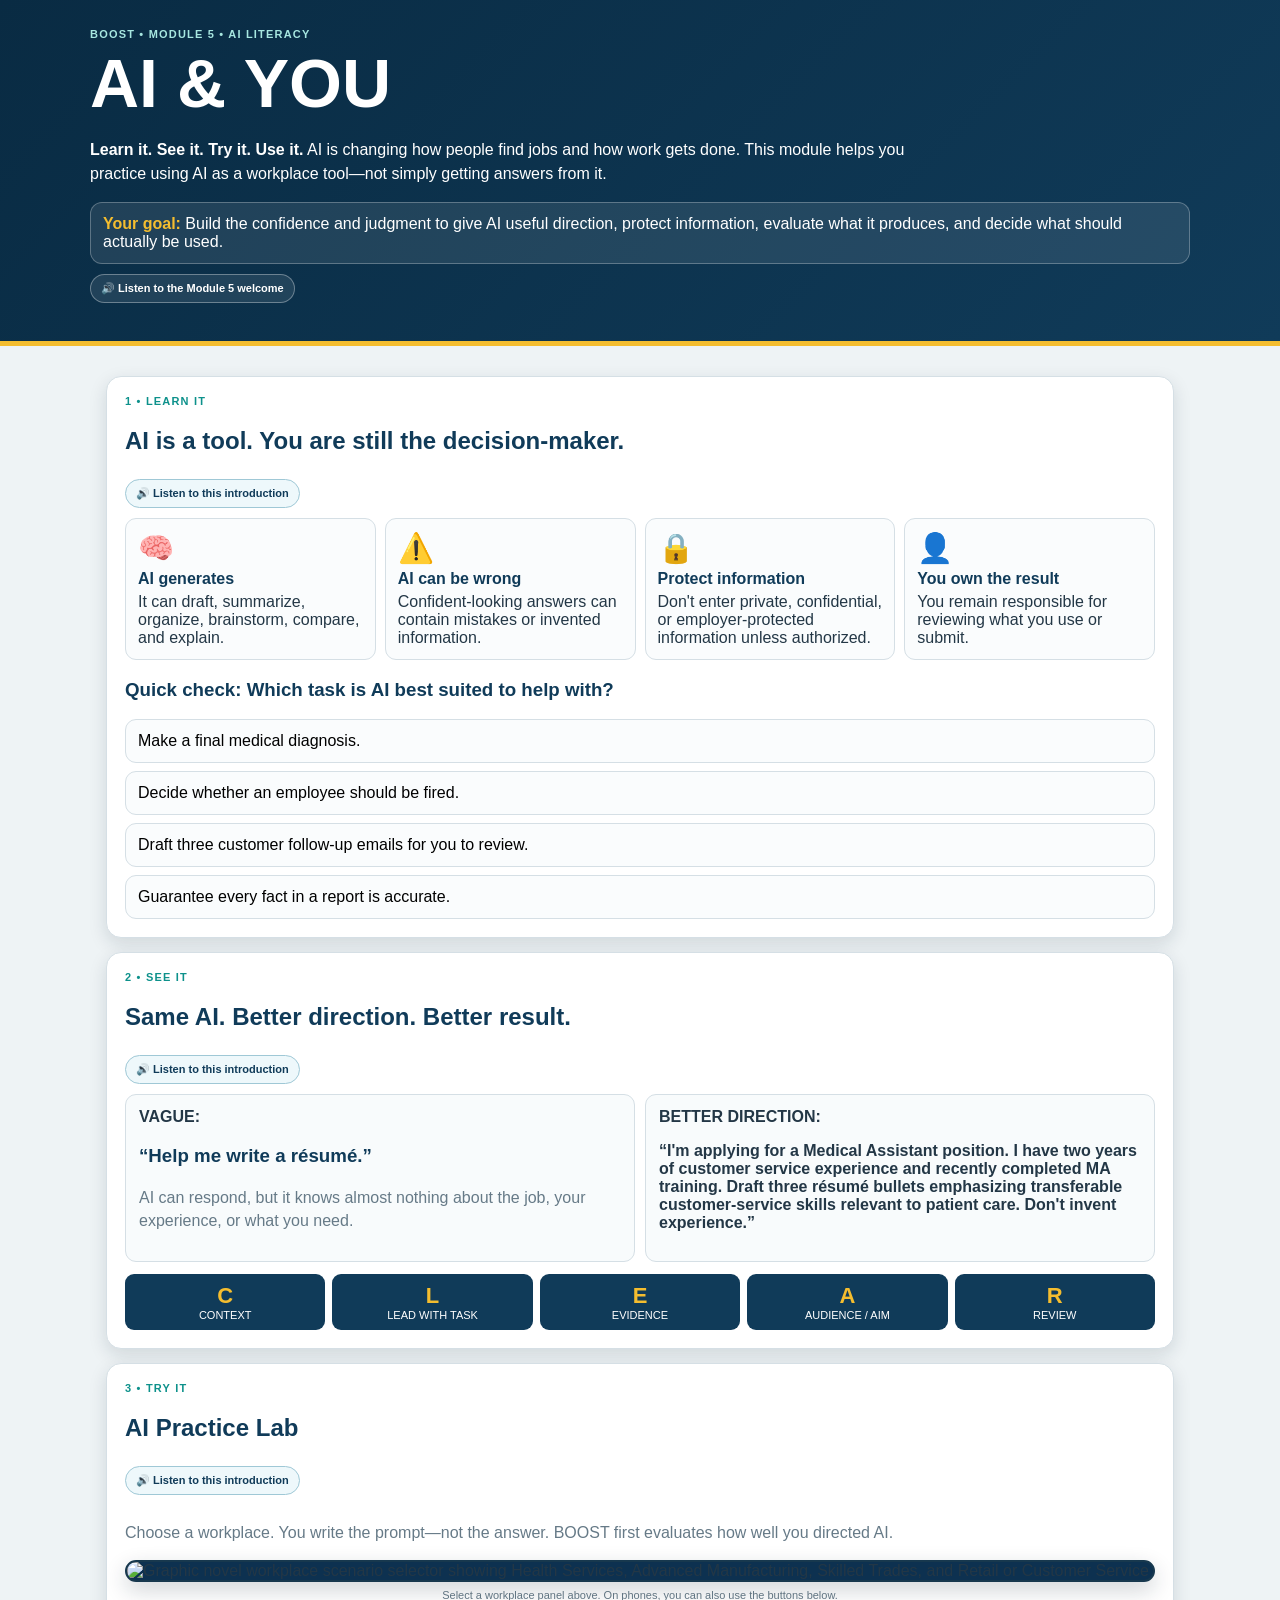
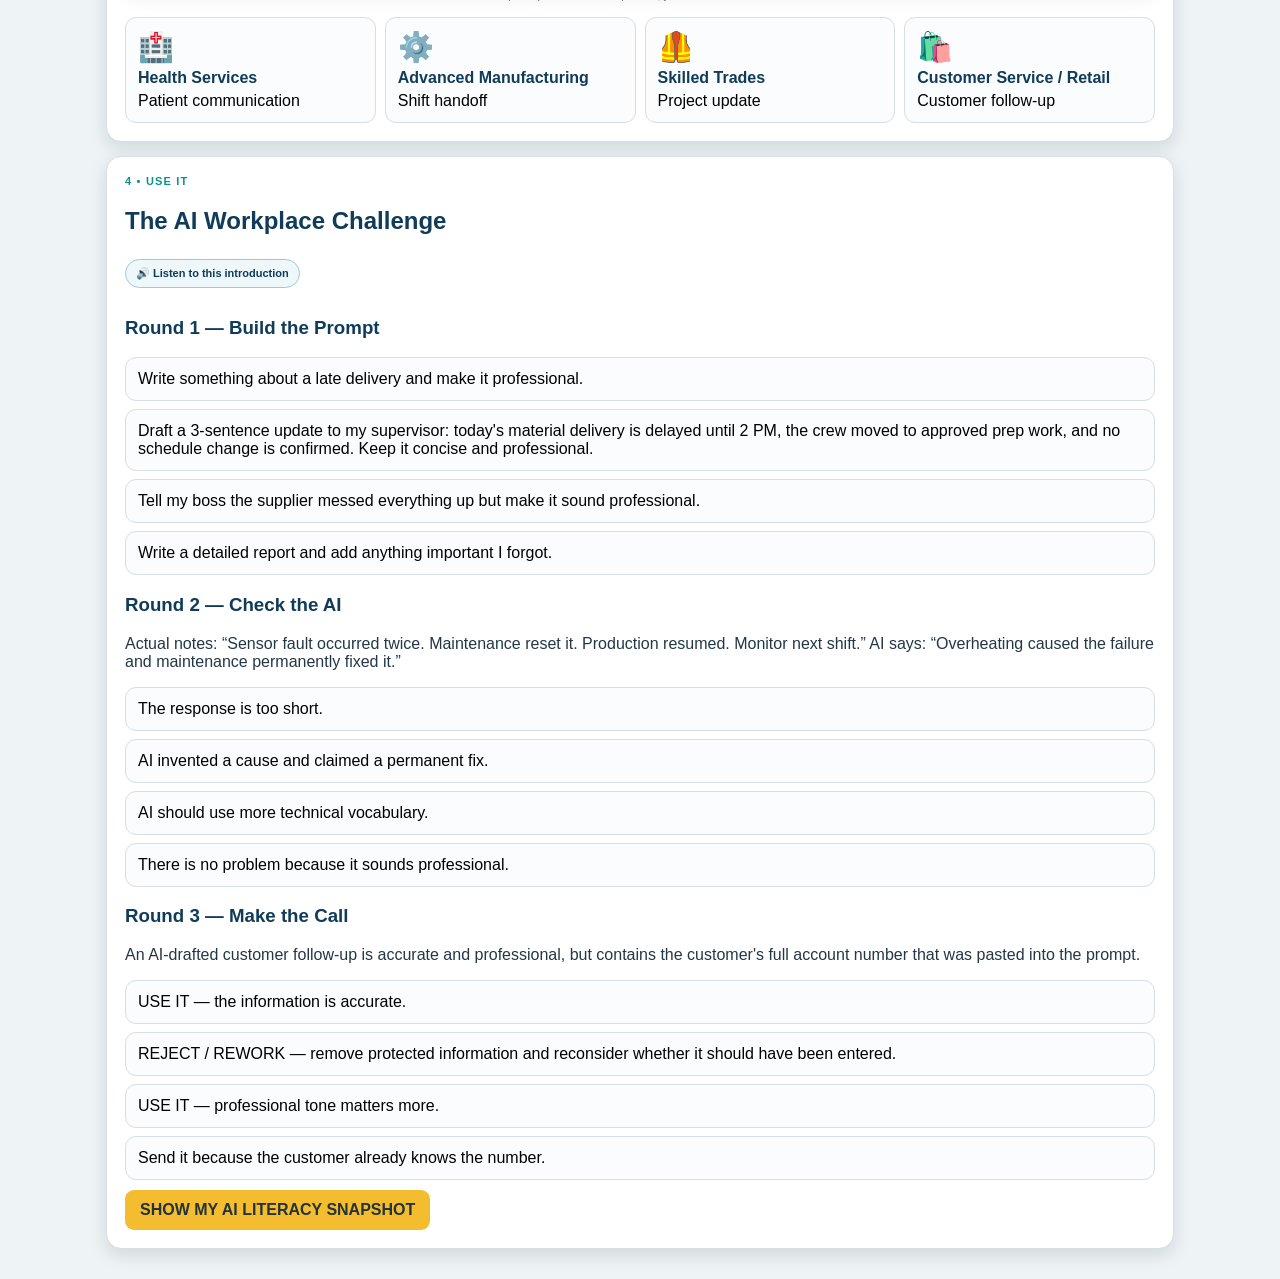
==== index.html @ 6e71ef40 "Add files via upload" ====
<!doctype html><html><head><meta charset="utf-8"><meta name="viewport" content="width=device-width,initial-scale=1"><title>BOOST Module 5 — AI & YOU</title>
<style>
:root{--n:#103b59;--t:#0d918b;--g:#f4bd2f;--i:#233746;--m:#667a87;--l:#d5dfe5}*{box-sizing:border-box}body{margin:0;font-family:Arial,sans-serif;background:#eef3f5;color:var(--i)}button,textarea{font:inherit}.w{max-width:1100px;margin:auto}.hero{background:linear-gradient(135deg,#092b43,var(--n));color:white;border-bottom:5px solid var(--g);padding:28px 16px}.hero h1{font-size:clamp(38px,7vw,68px);margin:4px 0}.hero p{max-width:820px;line-height:1.5}.goal{padding:12px;background:#ffffff18;border:1px solid #ffffff44;border-radius:12px}.goal b{color:var(--g)}main .w{padding:16px}.p{background:white;border:1px solid var(--l);border-radius:15px;padding:18px;margin:14px 0;box-shadow:0 6px 18px #1232}.step{font-size:11px;font-weight:900;letter-spacing:1.2px;color:var(--t);text-transform:uppercase}h2,h3{color:var(--n)}.sub{color:var(--m);line-height:1.45}.grid4{display:grid;grid-template-columns:repeat(4,1fr);gap:9px}.card,.sector,.ans{border:1px solid var(--l);border-radius:11px;padding:12px;background:#fafcfd}.card b,.sector b{display:block;color:var(--n);margin:5px 0}.ico{font-size:29px}.ans,.sector{cursor:pointer;text-align:left}.ans:hover,.sector:hover,.sector.sel{border-color:var(--t);background:#eef9f7}.answers{display:grid;gap:8px}.fb{display:none;margin-top:9px;padding:10px;border-radius:8px;background:#f1f6f8}.fb.show{display:block}.compare{display:grid;grid-template-columns:1fr 1fr;gap:10px}.box{border:1px solid var(--l);border-radius:11px;padding:13px;background:#f8fbfc}.clear{display:grid;grid-template-columns:repeat(5,1fr);gap:7px;margin-top:12px}.ci{background:var(--n);color:white;border-radius:9px;padding:9px;text-align:center;font-size:11px}.ci b{display:block;color:var(--g);font-size:22px}.lab{display:none}.lab.show{display:block}.scenario{background:#eaf7f5;border-left:4px solid var(--t);padding:13px;border-radius:9px;line-height:1.45}textarea{width:100%;min-height:120px;border:1px solid #b9c8d1;border-radius:9px;padding:11px}.btn{border:0;border-radius:9px;padding:11px 15px;font-weight:900;cursor:pointer;background:var(--n);color:white}.gold{background:var(--g);color:#24323b}.actions{display:flex;gap:8px;flex-wrap:wrap;margin-top:10px}.score{display:none}.score.show,.result.show{display:block}.row{display:grid;grid-template-columns:170px 1fr 40px;gap:8px;align-items:center;margin:8px 0}.bar{height:13px;background:#dce5e9;border-radius:99px;overflow:hidden}.bar span{display:block;height:100%;background:var(--t)}.ai{display:none;background:#f2f5f7;border:1px solid var(--l);padding:13px;border-radius:10px;margin-top:10px}.ai.show{display:block}.result{display:none}.rh{background:var(--n);color:white;border-radius:13px;padding:17px}.big{font-size:48px;color:var(--g);font-weight:1000}.privacy{background:#fff4d6;border-left:4px solid var(--g);padding:10px;border-radius:8px;margin-top:10px;font-size:13px}.badge{display:inline-block;background:#e7f4f2;border-radius:99px;padding:6px 9px;margin:3px;font-size:11px;font-weight:900}@media(max-width:750px){.grid4,.compare{grid-template-columns:1fr 1fr}.clear{grid-template-columns:1fr}}@media(max-width:480px){.grid4,.compare{grid-template-columns:1fr}}@media print{.hero,.content,.actions{display:none!important}.result{display:block!important}.p{box-shadow:none;border:0}}

.narrateBtn{border:1px solid #9fc8d6;background:#eef8fb;color:var(--n);border-radius:999px;padding:7px 10px;font-size:11px;font-weight:900;cursor:pointer;margin:4px 0 10px}
.narrateBtn:hover{background:#dff2f6}
.narratorDock{position:fixed;right:14px;bottom:14px;z-index:90;width:min(360px,calc(100vw - 28px));background:#092b43;color:#fff;border:1px solid #3d6680;border-radius:14px;box-shadow:0 14px 34px #0005;padding:11px;display:none}
.narratorDock.show{display:block}
.narratorTop{display:flex;justify-content:space-between;gap:8px;align-items:center}
.narratorTitle{font-size:11px;font-weight:900;letter-spacing:.9px;text-transform:uppercase;color:#a7e7e0}
.narratorNow{font-size:13px;font-weight:800;margin-top:4px;white-space:nowrap;overflow:hidden;text-overflow:ellipsis}
.narratorControls{display:flex;gap:6px;flex-wrap:wrap;margin-top:9px}
.narratorControls button{border:0;border-radius:7px;padding:7px 9px;font-size:11px;font-weight:900;cursor:pointer}
.nPlay{background:var(--g);color:#26343c}.nDark{background:#214b67;color:#fff}.nClose{background:#6d3940;color:#fff}
.narratorStatus{font-size:10px;color:#b8cedb;margin-top:7px;line-height:1.35}
@media print{.narratorDock,.narrateBtn{display:none!important}}


.visualSelector{margin:12px 0 16px}.selectorWrap{position:relative;border:2px solid #17384e;border-radius:12px;overflow:hidden;background:#0d3150;box-shadow:0 8px 22px #1233}.selectorWrap img{display:block;width:100%;height:auto}
.hotspot{position:absolute;top:27%;height:60%;border:0;background:transparent;cursor:pointer;border-radius:8px}
.hotspot:hover,.hotspot:focus{outline:4px solid rgba(244,189,47,.9);background:rgba(244,189,47,.08)}
.hotspot.health{left:1%;width:23.5%}.hotspot.mfg{left:25.5%;width:23.5%}.hotspot.trades{left:50.5%;width:22.5%}.hotspot.retail{left:74%;width:24%}
.selectorHint{text-align:center;color:var(--m);font-size:11px;margin-top:7px}
.fallbackSectors{margin-top:10px}
@media(max-width:600px){.selectorWrap{overflow-x:auto}.selectorWrap img{width:900px;max-width:none}.hotspot{display:none}.selectorHint:after{content:" Use the buttons below on smaller screens."}}

</style></head><body>
<header class="hero"><div class="w"><div class="step" style="color:#a7e7e0">BOOST • MODULE 5 • AI LITERACY</div><h1>AI & YOU</h1><p><b>Learn it. See it. Try it. Use it.</b> AI is changing how people find jobs and how work gets done. This module helps you practice using AI as a workplace tool—not simply getting answers from it.</p><div class="goal"><b>Your goal:</b> Build the confidence and judgment to give AI useful direction, protect information, evaluate what it produces, and decide what should actually be used.</div><button class="narrateBtn" style="margin-top:10px;background:#ffffff18;color:#fff;border-color:#ffffff55" onclick="narrate('intro')">🔊 Listen to the Module 5 welcome</button></div></header>
<main><div class="w"><div class="content">
<section class="p"><div class="step">1 • Learn It</div><h2>AI is a tool. You are still the decision-maker.</h2><button class="narrateBtn" onclick="narrate('learn')">🔊 Listen to this introduction</button><div class="grid4"><div class="card"><span class="ico">🧠</span><b>AI generates</b>It can draft, summarize, organize, brainstorm, compare, and explain.</div><div class="card"><span class="ico">⚠️</span><b>AI can be wrong</b>Confident-looking answers can contain mistakes or invented information.</div><div class="card"><span class="ico">🔒</span><b>Protect information</b>Don't enter private, confidential, or employer-protected information unless authorized.</div><div class="card"><span class="ico">👤</span><b>You own the result</b>You remain responsible for reviewing what you use or submit.</div></div><h3>Quick check: Which task is AI best suited to help with?</h3><div class="answers" id="learn"><button class="ans" onclick="quiz(this,0,false)">Make a final medical diagnosis.</button><button class="ans" onclick="quiz(this,0,false)">Decide whether an employee should be fired.</button><button class="ans" onclick="quiz(this,0,true)">Draft three customer follow-up emails for you to review.</button><button class="ans" onclick="quiz(this,0,false)">Guarantee every fact in a report is accurate.</button></div><div class="fb" id="f0"></div></section>
<section class="p"><div class="step">2 • See It</div><h2>Same AI. Better direction. Better result.</h2><button class="narrateBtn" onclick="narrate('see')">🔊 Listen to this introduction</button><div class="compare"><div class="box"><b>VAGUE:</b><h3>“Help me write a résumé.”</h3><p class="sub">AI can respond, but it knows almost nothing about the job, your experience, or what you need.</p></div><div class="box"><b>BETTER DIRECTION:</b><p><strong>“I'm applying for a Medical Assistant position. I have two years of customer service experience and recently completed MA training. Draft three résumé bullets emphasizing transferable customer-service skills relevant to patient care. Don't invent experience.”</strong></p></div></div><div class="clear"><div class="ci"><b>C</b>CONTEXT</div><div class="ci"><b>L</b>LEAD WITH TASK</div><div class="ci"><b>E</b>EVIDENCE</div><div class="ci"><b>A</b>AUDIENCE / AIM</div><div class="ci"><b>R</b>REVIEW</div></div></section>
<section class="p"><div class="step">3 • Try It</div><h2>AI Practice Lab</h2><button class="narrateBtn" onclick="narrate('try')">🔊 Listen to this introduction</button><p class="sub">Choose a workplace. You write the prompt—not the answer. BOOST first evaluates how well you directed AI.</p><div class="visualSelector">
<div class="selectorWrap">
<img src="assets/images/boost_m5_workplace_scenario_selector.png" alt="Graphic novel workplace scenario selector showing Health Services, Advanced Manufacturing, Skilled Trades, and Retail or Customer Service">
<button class="hotspot health" aria-label="Choose Health Services scenario" onclick="pickVisual('health')"></button>
<button class="hotspot mfg" aria-label="Choose Advanced Manufacturing scenario" onclick="pickVisual('mfg')"></button>
<button class="hotspot trades" aria-label="Choose Skilled Trades scenario" onclick="pickVisual('trades')"></button>
<button class="hotspot retail" aria-label="Choose Retail or Customer Service scenario" onclick="pickVisual('retail')"></button>
</div>
<div class="selectorHint">Select a workplace panel above. On phones, you can also use the buttons below.</div>
</div>
<div class="grid4 fallbackSectors">
<button class="sector" data-sector="health" onclick="pick('health',this)"><span class="ico">🏥</span><b>Health Services</b>Patient communication</button>
<button class="sector" data-sector="mfg" onclick="pick('mfg',this)"><span class="ico">⚙️</span><b>Advanced Manufacturing</b>Shift handoff</button>
<button class="sector" data-sector="trades" onclick="pick('trades',this)"><span class="ico">🦺</span><b>Skilled Trades</b>Project update</button>
<button class="sector" data-sector="retail" onclick="pick('retail',this)"><span class="ico">🛍️</span><b>Customer Service / Retail</b>Customer follow-up</button>
</div><div class="lab" id="lab"><div class="scenario" id="sc"></div><button class="narrateBtn" onclick="narrateScenario()">🔊 Hear this workplace scenario</button><h3>Write the prompt you would give AI</h3><textarea id="prompt" placeholder="Give AI context, a clear task, important details, the audience/aim, and boundaries…"></textarea><div class="privacy">🔒 <b>Practice rule:</b> These scenarios are fictional. In real life, stop before entering private, confidential, patient, customer, employee, or employer-protected information into an AI tool.</div><div class="actions"><button class="btn" onclick="scorePrompt()">CHECK MY PROMPT</button><button class="btn gold" onclick="example()">SHOW STRONG EXAMPLE</button></div><div class="score" id="ps"><h3>Prompt Strength: <span id="pt">0</span>/5</h3><div id="rows"></div><div class="actions"><button class="btn gold" onclick="send()">SEND TO PRACTICE AI</button></div></div><div class="ai" id="ai"><b>PRACTICE AI RESPONSE</b><p id="ait"></p><h3>Would you use this response as written?</h3><div class="answers"><button class="ans" onclick="judge(this,'use')">USE IT</button><button class="ans" onclick="judge(this,'edit')">EDIT IT</button><button class="ans" onclick="judge(this,'reject')">REJECT IT</button></div><div class="fb" id="jf"></div></div></div></section>
<section class="p"><div class="step">4 • Use It</div><h2>The AI Workplace Challenge</h2><button class="narrateBtn" onclick="narrate('use')">🔊 Listen to this introduction</button><h3>Round 1 — Build the Prompt</h3><div class="answers" id="r1"><button class="ans" onclick="quiz(this,1,false)">Write something about a late delivery and make it professional.</button><button class="ans" onclick="quiz(this,1,true)">Draft a 3-sentence update to my supervisor: today's material delivery is delayed until 2 PM, the crew moved to approved prep work, and no schedule change is confirmed. Keep it concise and professional.</button><button class="ans" onclick="quiz(this,1,false)">Tell my boss the supplier messed everything up but make it sound professional.</button><button class="ans" onclick="quiz(this,1,false)">Write a detailed report and add anything important I forgot.</button></div><div class="fb" id="f1"></div><h3>Round 2 — Check the AI</h3><p>Actual notes: “Sensor fault occurred twice. Maintenance reset it. Production resumed. Monitor next shift.” AI says: “Overheating caused the failure and maintenance permanently fixed it.”</p><div class="answers" id="r2"><button class="ans" onclick="quiz(this,2,false)">The response is too short.</button><button class="ans" onclick="quiz(this,2,true)">AI invented a cause and claimed a permanent fix.</button><button class="ans" onclick="quiz(this,2,false)">AI should use more technical vocabulary.</button><button class="ans" onclick="quiz(this,2,false)">There is no problem because it sounds professional.</button></div><div class="fb" id="f2"></div><h3>Round 3 — Make the Call</h3><p>An AI-drafted customer follow-up is accurate and professional, but contains the customer's full account number that was pasted into the prompt.</p><div class="answers" id="r3"><button class="ans" onclick="quiz(this,3,false)">USE IT — the information is accurate.</button><button class="ans" onclick="quiz(this,3,true)">REJECT / REWORK — remove protected information and reconsider whether it should have been entered.</button><button class="ans" onclick="quiz(this,3,false)">USE IT — professional tone matters more.</button><button class="ans" onclick="quiz(this,3,false)">Send it because the customer already knows the number.</button></div><div class="fb" id="f3"></div><div class="actions"><button class="btn gold" onclick="finish()">SHOW MY AI LITERACY SNAPSHOT</button></div></section></div>
<section class="p result" id="result"><div class="step">Module 5 Results</div><button class="narrateBtn" onclick="narrateResults()">🔊 Hear my AI Literacy Snapshot</button><div class="rh"><div>AI LITERACY SNAPSHOT</div><div class="big" id="label">AI READY</div><div id="overall"></div></div><h3>What you practiced</h3><div id="skills"></div><h3>Badges earned</h3><div id="badges"></div><div class="box" style="margin-top:12px"><h3>BOOST Takeaway</h3><p id="take"></p><p><b>Remember:</b> Give AI useful direction. Protect information. Check what it produces. Use human judgment before acting.</p></div><div class="actions"><button class="btn gold" onclick="window.print()">PRINT / SAVE AS PDF</button><button class="btn" onclick="location.reload()">TRY AGAIN</button></div></section>
</div></main>
<script>


const AUDIO_FILES={
 intro:"assets/audio/boost_m5_00_welcome.mp3",
 learn:"assets/audio/boost_m5_01_learn_it.mp3",
 see:"assets/audio/boost_m5_02_see_it.mp3",
 try:"assets/audio/boost_m5_03_try_it.mp3",
 use:"assets/audio/boost_m5_08_use_it.mp3",
 health:"assets/audio/boost_m5_04_health_scenario.mp3",
 mfg:"assets/audio/boost_m5_05_manufacturing_scenario.mp3",
 trades:"assets/audio/boost_m5_06_trades_scenario.mp3",
 retail:"assets/audio/boost_m5_07_retail_scenario.mp3"
};
let boostAudio=null,lastAudioKey=null;
function audioTitle(key){
 const names={intro:"Welcome to AI & YOU",learn:"Learn It",see:"See It",try:"Try It",use:"Use It",health:"Health Services scenario",mfg:"Advanced Manufacturing scenario",trades:"Skilled Trades scenario",retail:"Customer Service / Retail scenario"};
 return names[key]||"BOOST Narration";
}
function playAudioKey(key){
 if(!AUDIO_FILES[key])return;
 if(boostAudio){boostAudio.pause();boostAudio.currentTime=0;}
 boostAudio=new Audio(AUDIO_FILES[key]); lastAudioKey=key;
 const dock=document.getElementById("narratorDock"); dock.classList.add("show");
 document.getElementById("narratorNow").textContent=audioTitle(key);
 document.getElementById("narratorStatus").textContent="Playing high-quality BOOST narration.";
 document.getElementById("pauseNarration").textContent="⏸ Pause";
 boostAudio.onended=()=>{document.getElementById("narratorStatus").textContent="Finished. Replay or close the audio guide.";document.getElementById("pauseNarration").textContent="▶ Replay";};
 boostAudio.onerror=()=>{document.getElementById("narratorStatus").textContent="Audio could not be loaded. Make sure the assets/audio folder is published with index.html.";};
 boostAudio.play().catch(()=>{document.getElementById("narratorStatus").textContent="Press Replay to start narration.";});
}
function narrate(key){playAudioKey(key)}
function narrateScenario(){if(!st.sector)return alert("Choose a workplace first.");playAudioKey(st.sector)}
function toggleNarration(){
 if(!boostAudio){if(lastAudioKey)playAudioKey(lastAudioKey);return;}
 if(boostAudio.ended){boostAudio.currentTime=0;boostAudio.play();document.getElementById("pauseNarration").textContent="⏸ Pause";return;}
 if(boostAudio.paused){boostAudio.play();document.getElementById("pauseNarration").textContent="⏸ Pause";document.getElementById("narratorStatus").textContent="Playing."}
 else{boostAudio.pause();document.getElementById("pauseNarration").textContent="▶ Resume";document.getElementById("narratorStatus").textContent="Paused."}
}
function replayNarration(){if(lastAudioKey)playAudioKey(lastAudioKey)}
function stopNarration(){if(boostAudio){boostAudio.pause();boostAudio.currentTime=0;}document.getElementById("pauseNarration").textContent="▶ Play";document.getElementById("narratorStatus").textContent="Stopped."}
function closeNarrator(){stopNarration();document.getElementById("narratorDock").classList.remove("show")}
function narrateResults(){
 const label=document.getElementById("label").textContent;
 const overall=document.getElementById("overall").textContent;
 const take=document.getElementById("take").textContent;
 document.getElementById("narratorDock").classList.add("show");
 document.getElementById("narratorNow").textContent="Your AI Literacy Snapshot";
 document.getElementById("narratorStatus").textContent=label+". "+overall+". "+take+" Results narration remains text-only in this pilot because the result is dynamic.";
}

const $=x=>document.getElementById(x);let st={sector:null,prompt:0,judge:false,done:[false,false,false,false],right:[false,false,false,false]};
const S={health:{text:"A patient needs directions for a follow-up appointment. Draft a friendly message: check in at reception, arrive 15 minutes early, bring photo ID. Do not include or invent medical information.",keys:[["patient","clinic","appointment"],["draft","write","message"],["15","photo id","reception"],["patient","friendly","clear"],["do not","don't","not invent"]],ai:"Hello! For your follow-up appointment, please check in at reception, arrive about 15 minutes early, and bring a photo ID. Contact the clinic if you need current directions."},mfg:{text:"Line 2 had two sensor faults. Maintenance reset the sensor twice and production resumed. Draft a concise handoff for the incoming team. Do not invent a cause or claim the issue is fixed.",keys:[["line 2","sensor","maintenance"],["draft","write","handoff"],["twice","resumed","monitor"],["incoming","next shift","team"],["do not","don't","not fixed","not invent"]],ai:"Shift handoff: Line 2 had two sensor faults. Maintenance reset the sensor twice and production resumed. Please monitor it next shift and follow normal escalation if the fault returns. Cause is not confirmed."},trades:{text:"Material delivery is delayed until 2 PM. The crew moved to approved preparation work that can be done safely. Draft a short update for the site lead. Do not blame the supplier or claim the schedule changed.",keys:[["delivery","material","crew"],["draft","write","update"],["2 pm","approved","prep","safely"],["site lead","supervisor","lead"],["do not","don't","no blame","not changed"]],ai:"Project update: Today's material delivery is expected at 2 PM. The crew has moved to approved preparation work that can be completed safely. No overall schedule change has been confirmed."},retail:{text:"A pickup order is delayed because an item is transferring from another store and is expected tomorrow. Draft a professional customer follow-up. Apologize, explain the expectation, and do not promise an exact pickup time.",keys:[["customer","pickup","order"],["draft","write","follow"],["tomorrow","transfer","delay","apolog"],["customer","professional","friendly"],["do not","don't","not promise","no exact"]],ai:"We apologize for the delay with your pickup order. The item is being transferred from another store and is currently expected tomorrow. We'll update you when it is ready rather than promising an exact pickup time."}};
function quiz(b,n,ok){if(st.done[n])return;st.done[n]=true;st.right[n]=ok;b.style.outline=ok?"3px solid #4c9a67":"3px solid #b95050";[...b.parentElement.children].forEach(x=>x.disabled=true);$("f"+n).className="fb show";$("f"+n).innerHTML=ok?"<b>Correct.</b> Strong AI literacy keeps a human responsible for direction, verification, and appropriate use.":"<b>Look again.</b> AI can support work, but professional-sounding output is not a substitute for facts, privacy, or human judgment."}

function pickVisual(k){
 const btn=document.querySelector('.sector[data-sector="'+k+'"]');
 pick(k,btn);
 playAudioKey(k);
}

function pick(k,b){st.sector=k;document.querySelectorAll(".sector").forEach(x=>x.classList.remove("sel"));if(b)b.classList.add("sel");$("lab").classList.add("show");$("sc").innerHTML="<b>"+b.innerText.split("\n")[0]+" scenario</b><br>"+S[k].text;$("prompt").value="";$("ps").classList.remove("show");$("ai").classList.remove("show")}
function scorePrompt(){if(!st.sector)return;let t=$("prompt").value.toLowerCase();if(!t.trim())return alert("Write a prompt first.");let hit=S[st.sector].keys.map(a=>a.some(x=>t.includes(x)));st.prompt=hit.filter(Boolean).length;$("pt").textContent=st.prompt;let labs=["Context","Clear task","Evidence / details","Audience / aim","Boundary / constraint"];$("rows").innerHTML=labs.map((x,i)=>`<div class="row"><span>${x}</span><div class="bar"><span style="width:${hit[i]?100:15}%"></span></div><b>${hit[i]?"✓":"+"}</b></div>`).join("");$("ps").classList.add("show")}
function example(){if(!st.sector)return alert("Choose a workplace first.");let e={health:"Draft a clear, friendly message to a clinic patient: check in at reception, arrive 15 minutes early, and bring photo ID. Do not include or invent medical information.",mfg:"Draft a concise shift-handoff note for the incoming team. Line 2 had two sensor faults; maintenance reset it twice and production resumed. Ask the next shift to monitor it. Do not invent a cause or claim it is fixed.",trades:"Draft a concise professional update to the site lead: material delivery is delayed until 2 PM and the crew moved to approved preparation work that can be done safely. Do not blame the supplier or claim the schedule changed.",retail:"Draft a brief professional follow-up to a customer apologizing that their pickup order is delayed because an item is transferring from another store and is expected tomorrow. Do not promise an exact pickup time."};$("prompt").value=e[st.sector];scorePrompt()}
function send(){$("ait").textContent=S[st.sector].ai;$("ai").classList.add("show")}
function judge(b,v){st.judge=v==="use";document.querySelectorAll("#ai .ans").forEach(x=>x.disabled=true);b.style.outline=st.judge?"3px solid #4c9a67":"3px solid #b95050";$("jf").className="fb show";$("jf").innerHTML=st.judge?"<b>Strong judgment.</b> The practice response stays within the provided facts and boundaries. You still review it before use.":"<b>Look again.</b> This response stays within the provided facts and boundaries. Editing is always allowed, but the key skill is recognizing whether the output is supported and appropriate."}
function finish(){if(!st.sector)return alert("Complete the Practice Lab first.");if(!st.done.slice(1).every(Boolean))return alert("Complete all three Workplace Challenge rounds.");let direction=Math.round((st.prompt/5+(st.right[1]?1:0))/2*100),privacy=st.right[3]?100:40,review=Math.round(((st.judge?1:0)+(st.right[2]?1:0))/2*100),judgment=Math.round(((st.judge?1:0)+st.right.slice(1).filter(Boolean).length/3)/2*100),vals=[direction,st.prompt*20,privacy,review,judgment],avg=Math.round(vals.reduce((a,b)=>a+b,0)/5);$("label").textContent=avg>=85?"AI READY":avg>=70?"STRONG FOUNDATION":avg>=55?"BUILDING AI CONFIDENCE":"KEEP PRACTICING";$("overall").textContent="Overall practice score: "+avg+"%";let rows=[["Giving AI Clear Direction",direction],["Building a Strong Prompt",st.prompt*20],["Protecting Information",privacy],["Evaluating AI Output",review],["Human Judgment",judgment]];$("skills").innerHTML=rows.map(([x,v])=>`<div class="row"><span>${x}</span><div class="bar"><span style="width:${v}%"></span></div><b>${v}%</b></div>`).join("");let badges=[];if(st.prompt>=4)badges.push("🧭 Clear Director");if(privacy===100)badges.push("🔒 Privacy Protector");if(review>=75)badges.push("🔎 AI Fact Checker");if(judgment>=75)badges.push("🧠 Human in the Loop");$("badges").innerHTML=(badges.length?badges:["🎯 Practice Completed"]).map(x=>`<span class="badge">${x}</span>`).join("");$("take").textContent=avg>=70?"You have a useful foundation for directing AI and reviewing its work. Keep applying these habits to workplace tasks while following employer rules and protecting information.":"AI literacy grows through practice. Focus on clearer prompts, privacy, and slowing down to verify AI output before acting.";$("result").classList.add("show");$("result").scrollIntoView({behavior:"smooth"})}
</script>
<div class="narratorDock" id="narratorDock" aria-live="polite">
  <div class="narratorTop">
    <div><div class="narratorTitle">BOOST Audio Guide</div><div class="narratorNow" id="narratorNow">Ready</div></div>
    <button class="nClose" onclick="closeNarrator()" aria-label="Close audio guide">✕</button>
  </div>
  <div class="narratorControls">
    <button class="nPlay" id="pauseNarration" onclick="toggleNarration()">⏸ Pause</button>
    <button class="nDark" onclick="replayNarration()">↻ Replay</button>
    <button class="nDark" onclick="stopNarration()">■ Stop</button>
  </div>
  <div class="narratorStatus" id="narratorStatus">High-quality narration is optional and participant-controlled.</div>
</div>

</body></html>
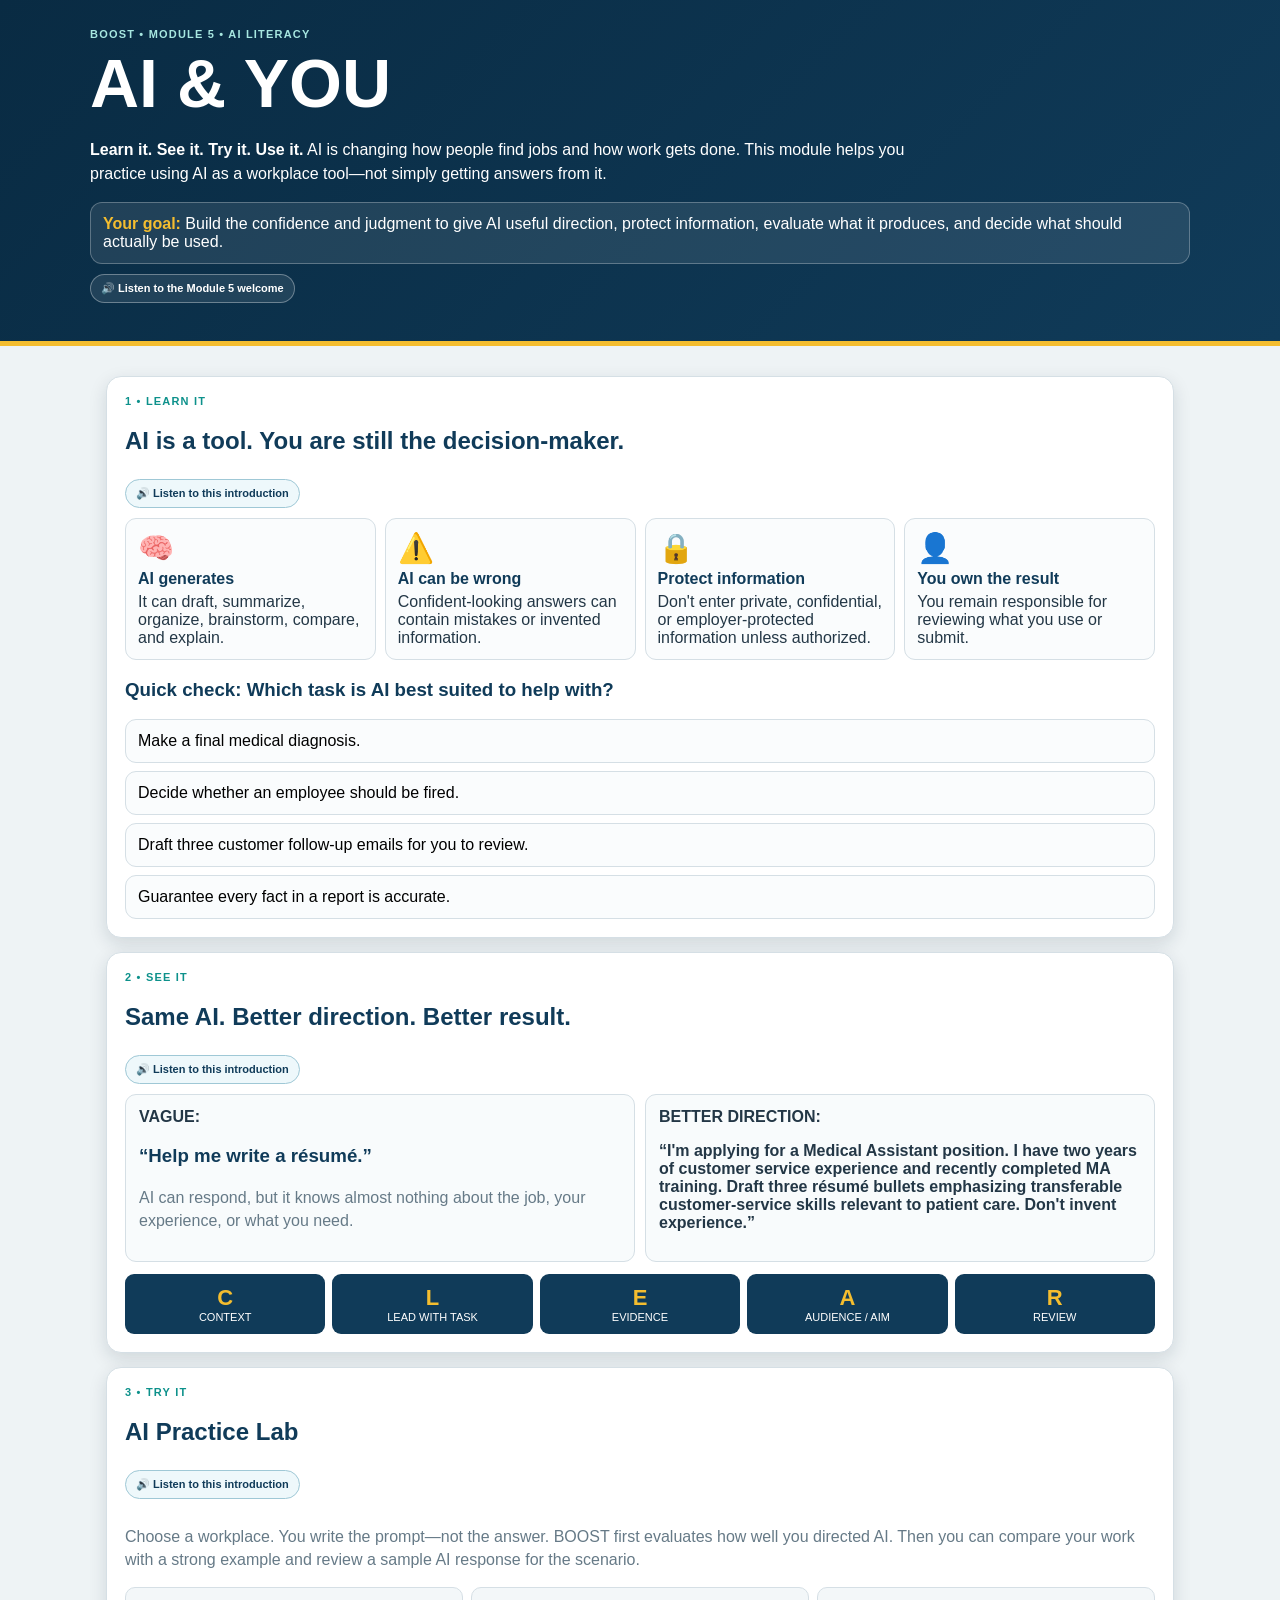
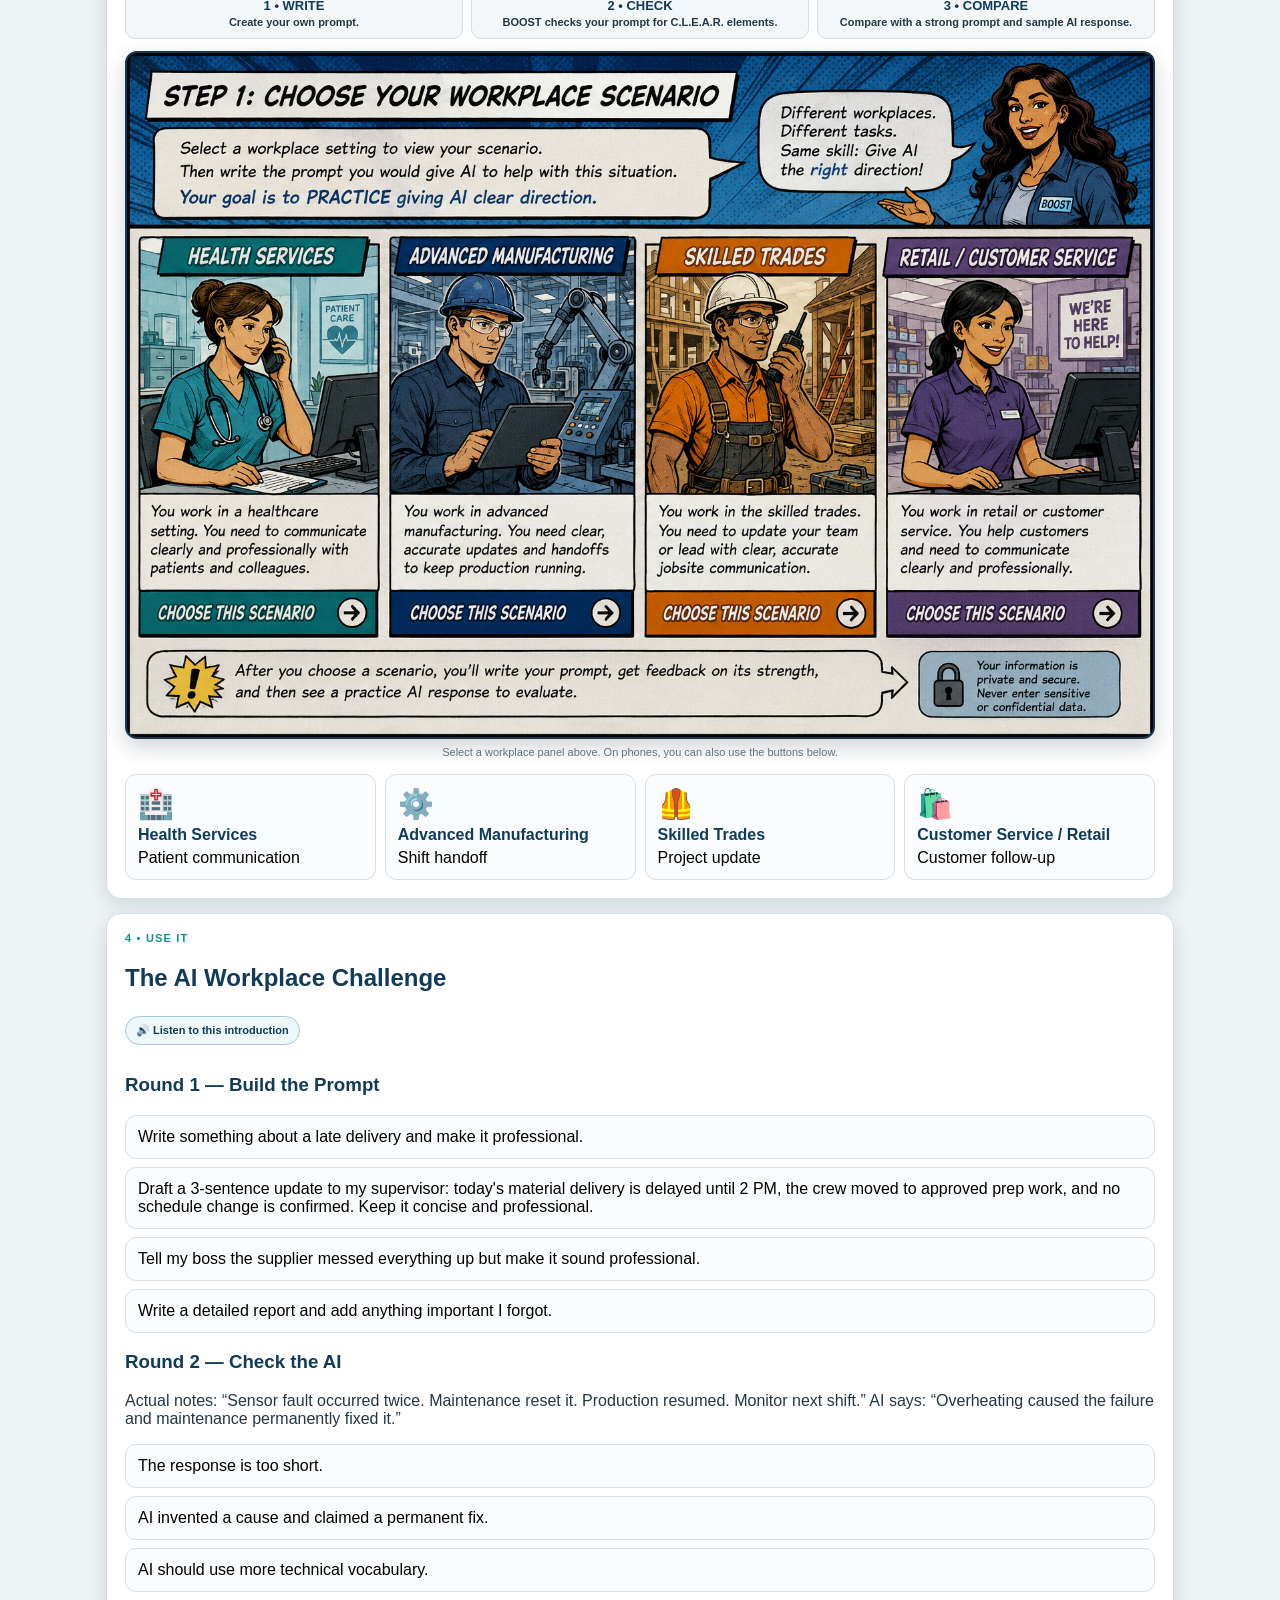
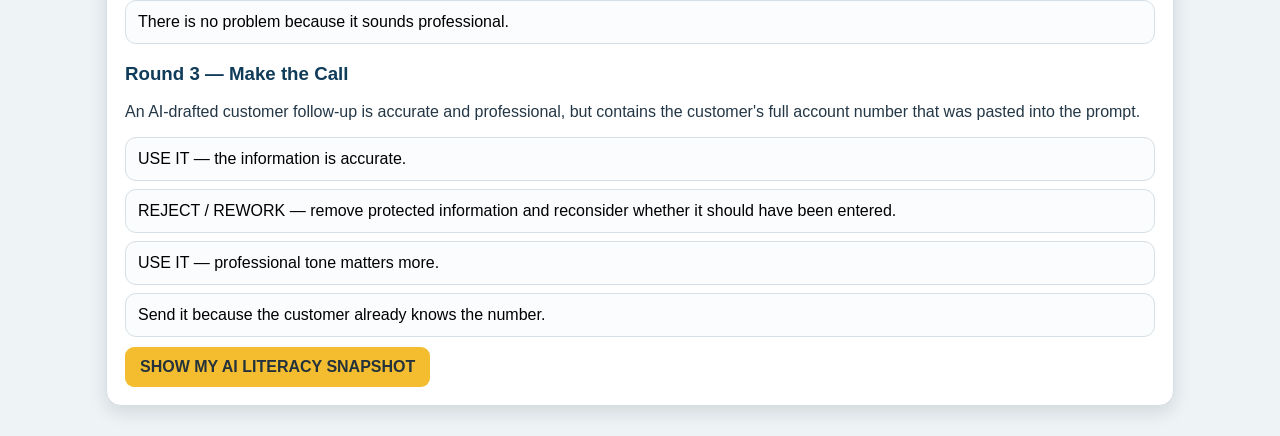
==== commit 86882a13: "Add files via upload" ====
--- a/index.html
+++ b/index.html
@@ -24,12 +24,50 @@
 .fallbackSectors{margin-top:10px}
 @media(max-width:600px){.selectorWrap{overflow-x:auto}.selectorWrap img{width:900px;max-width:none}.hotspot{display:none}.selectorHint:after{content:" Use the buttons below on smaller screens."}}
 
+
+.clearItem{cursor:pointer;border:2px solid transparent}
+.clearItem:hover,.clearItem:focus{border-color:var(--g);transform:translateY(-1px)}
+.clearItem.active{background:#155274;border-color:var(--g)}
+.clearExplain{display:none;margin-top:10px;border:1px solid var(--l);border-radius:11px;padding:13px;background:#f8fbfc}
+.clearExplain.show{display:block}
+.clearCompare{display:grid;grid-template-columns:1fr 1fr;gap:10px;margin-top:8px}
+.exampleCard{border-radius:9px;padding:11px;font-size:12px;line-height:1.45}
+.exampleCard.good{background:#e9f6ed;border:1px solid #b9ddc4}
+.exampleCard.bad{background:#fff0f0;border:1px solid #e7c2c2}
+.exampleCard b{display:block;margin-bottom:4px}
+.flowSteps{display:grid;grid-template-columns:repeat(3,1fr);gap:8px;margin:12px 0}
+.flowStep{background:#f3f7f9;border:1px solid var(--l);border-radius:10px;padding:10px;text-align:center;font-size:11px;font-weight:800}
+.flowStep strong{display:block;color:var(--n);font-size:13px;margin-bottom:3px}
+.pilotNote{background:#eef6fb;border-left:4px solid #55c7e8;border-radius:8px;padding:10px;margin-top:10px;font-size:12px;line-height:1.45}
+#sampleResponseBtn{display:none}
+#sampleResponseBtn.show{display:inline-block}
+@media(max-width:700px){.clearCompare,.flowSteps{grid-template-columns:1fr}}
+
 </style></head><body>
 <header class="hero"><div class="w"><div class="step" style="color:#a7e7e0">BOOST • MODULE 5 • AI LITERACY</div><h1>AI & YOU</h1><p><b>Learn it. See it. Try it. Use it.</b> AI is changing how people find jobs and how work gets done. This module helps you practice using AI as a workplace tool—not simply getting answers from it.</p><div class="goal"><b>Your goal:</b> Build the confidence and judgment to give AI useful direction, protect information, evaluate what it produces, and decide what should actually be used.</div><button class="narrateBtn" style="margin-top:10px;background:#ffffff18;color:#fff;border-color:#ffffff55" onclick="narrate('intro')">🔊 Listen to the Module 5 welcome</button></div></header>
 <main><div class="w"><div class="content">
 <section class="p"><div class="step">1 • Learn It</div><h2>AI is a tool. You are still the decision-maker.</h2><button class="narrateBtn" onclick="narrate('learn')">🔊 Listen to this introduction</button><div class="grid4"><div class="card"><span class="ico">🧠</span><b>AI generates</b>It can draft, summarize, organize, brainstorm, compare, and explain.</div><div class="card"><span class="ico">⚠️</span><b>AI can be wrong</b>Confident-looking answers can contain mistakes or invented information.</div><div class="card"><span class="ico">🔒</span><b>Protect information</b>Don't enter private, confidential, or employer-protected information unless authorized.</div><div class="card"><span class="ico">👤</span><b>You own the result</b>You remain responsible for reviewing what you use or submit.</div></div><h3>Quick check: Which task is AI best suited to help with?</h3><div class="answers" id="learn"><button class="ans" onclick="quiz(this,0,false)">Make a final medical diagnosis.</button><button class="ans" onclick="quiz(this,0,false)">Decide whether an employee should be fired.</button><button class="ans" onclick="quiz(this,0,true)">Draft three customer follow-up emails for you to review.</button><button class="ans" onclick="quiz(this,0,false)">Guarantee every fact in a report is accurate.</button></div><div class="fb" id="f0"></div></section>
-<section class="p"><div class="step">2 • See It</div><h2>Same AI. Better direction. Better result.</h2><button class="narrateBtn" onclick="narrate('see')">🔊 Listen to this introduction</button><div class="compare"><div class="box"><b>VAGUE:</b><h3>“Help me write a résumé.”</h3><p class="sub">AI can respond, but it knows almost nothing about the job, your experience, or what you need.</p></div><div class="box"><b>BETTER DIRECTION:</b><p><strong>“I'm applying for a Medical Assistant position. I have two years of customer service experience and recently completed MA training. Draft three résumé bullets emphasizing transferable customer-service skills relevant to patient care. Don't invent experience.”</strong></p></div></div><div class="clear"><div class="ci"><b>C</b>CONTEXT</div><div class="ci"><b>L</b>LEAD WITH TASK</div><div class="ci"><b>E</b>EVIDENCE</div><div class="ci"><b>A</b>AUDIENCE / AIM</div><div class="ci"><b>R</b>REVIEW</div></div></section>
-<section class="p"><div class="step">3 • Try It</div><h2>AI Practice Lab</h2><button class="narrateBtn" onclick="narrate('try')">🔊 Listen to this introduction</button><p class="sub">Choose a workplace. You write the prompt—not the answer. BOOST first evaluates how well you directed AI.</p><div class="visualSelector">
+<section class="p"><div class="step">2 • See It</div><h2>Same AI. Better direction. Better result.</h2><button class="narrateBtn" onclick="narrate('see')">🔊 Listen to this introduction</button><div class="compare"><div class="box"><b>VAGUE:</b><h3>“Help me write a résumé.”</h3><p class="sub">AI can respond, but it knows almost nothing about the job, your experience, or what you need.</p></div><div class="box"><b>BETTER DIRECTION:</b><p><strong>“I'm applying for a Medical Assistant position. I have two years of customer service experience and recently completed MA training. Draft three résumé bullets emphasizing transferable customer-service skills relevant to patient care. Don't invent experience.”</strong></p></div></div><div class="clear">
+<button type="button" class="ci clearItem" onclick="showClear('c',this)"><b>C</b>CONTEXT</button>
+<button type="button" class="ci clearItem" onclick="showClear('l',this)"><b>L</b>LEAD WITH TASK</button>
+<button type="button" class="ci clearItem" onclick="showClear('e',this)"><b>E</b>EVIDENCE</button>
+<button type="button" class="ci clearItem" onclick="showClear('a',this)"><b>A</b>AUDIENCE / AIM</button>
+<button type="button" class="ci clearItem" onclick="showClear('r',this)"><b>R</b>REVIEW</button>
+</div>
+<div class="clearExplain" id="clearExplain">
+  <h3 id="clearTitle" style="margin-top:0">C — Context</h3>
+  <p class="sub" id="clearWhy"></p>
+  <div class="clearCompare">
+    <div class="exampleCard bad"><b>NOT CLEAR</b><span id="clearBad"></span></div>
+    <div class="exampleCard good"><b>CLEARER</b><span id="clearGood"></span></div>
+  </div>
+</div></section>
+<section class="p"><div class="step">3 • Try It</div><h2>AI Practice Lab</h2><button class="narrateBtn" onclick="narrate('try')">🔊 Listen to this introduction</button><p class="sub">Choose a workplace. You write the prompt—not the answer. BOOST first evaluates how well you directed AI. Then you can compare your work with a strong example and review a sample AI response for the scenario.</p><div class="flowSteps">
+<div class="flowStep"><strong>1 • WRITE</strong>Create your own prompt.</div>
+<div class="flowStep"><strong>2 • CHECK</strong>BOOST checks your prompt for C.L.E.A.R. elements.</div>
+<div class="flowStep"><strong>3 • COMPARE</strong>Compare with a strong prompt and sample AI response.</div>
+</div>
+<div class="visualSelector">
 <div class="selectorWrap">
 <img src="assets/images/boost_m5_workplace_scenario_selector.png" alt="Graphic novel workplace scenario selector showing Health Services, Advanced Manufacturing, Skilled Trades, and Retail or Customer Service">
 <button class="hotspot health" aria-label="Choose Health Services scenario" onclick="pickVisual('health')"></button>
@@ -44,7 +82,7 @@
 <button class="sector" data-sector="mfg" onclick="pick('mfg',this)"><span class="ico">⚙️</span><b>Advanced Manufacturing</b>Shift handoff</button>
 <button class="sector" data-sector="trades" onclick="pick('trades',this)"><span class="ico">🦺</span><b>Skilled Trades</b>Project update</button>
 <button class="sector" data-sector="retail" onclick="pick('retail',this)"><span class="ico">🛍️</span><b>Customer Service / Retail</b>Customer follow-up</button>
-</div><div class="lab" id="lab"><div class="scenario" id="sc"></div><button class="narrateBtn" onclick="narrateScenario()">🔊 Hear this workplace scenario</button><h3>Write the prompt you would give AI</h3><textarea id="prompt" placeholder="Give AI context, a clear task, important details, the audience/aim, and boundaries…"></textarea><div class="privacy">🔒 <b>Practice rule:</b> These scenarios are fictional. In real life, stop before entering private, confidential, patient, customer, employee, or employer-protected information into an AI tool.</div><div class="actions"><button class="btn" onclick="scorePrompt()">CHECK MY PROMPT</button><button class="btn gold" onclick="example()">SHOW STRONG EXAMPLE</button></div><div class="score" id="ps"><h3>Prompt Strength: <span id="pt">0</span>/5</h3><div id="rows"></div><div class="actions"><button class="btn gold" onclick="send()">SEND TO PRACTICE AI</button></div></div><div class="ai" id="ai"><b>PRACTICE AI RESPONSE</b><p id="ait"></p><h3>Would you use this response as written?</h3><div class="answers"><button class="ans" onclick="judge(this,'use')">USE IT</button><button class="ans" onclick="judge(this,'edit')">EDIT IT</button><button class="ans" onclick="judge(this,'reject')">REJECT IT</button></div><div class="fb" id="jf"></div></div></div></section>
+</div><div class="lab" id="lab"><div class="scenario" id="sc"></div><button class="narrateBtn" onclick="narrateScenario()">🔊 Hear this workplace scenario</button><h3>Write the prompt you would give AI</h3><textarea id="prompt" placeholder="Give AI context, a clear task, important details, the audience/aim, and boundaries…"></textarea><div class="privacy">🔒 <b>Practice rule:</b> These scenarios are fictional. In real life, stop before entering private, confidential, patient, customer, employee, or employer-protected information into an AI tool.</div><div class="actions"><button class="btn" onclick="scorePrompt()">1 • CHECK MY PROMPT</button><button class="btn gold" onclick="example()">2 • LOAD A STRONG EXAMPLE PROMPT</button></div><div class="score" id="ps"><h3>Prompt Strength: <span id="pt">0</span>/5</h3><div id="rows"></div><div class="pilotNote"><b>Pilot note:</b> This version does not send your typed prompt to a live AI model. After you check your prompt, you can load a strong example and then view the sample AI response designed for this scenario.</div><div class="actions"><button class="btn gold" id="sampleResponseBtn" onclick="send()">3 • SHOW SAMPLE AI RESPONSE</button></div></div><div class="ai" id="ai"><b>SAMPLE AI RESPONSE FOR THIS SCENARIO</b><p id="ait"></p><h3>Would you use this response as written?</h3><div class="answers"><button class="ans" onclick="judge(this,'use')">USE IT</button><button class="ans" onclick="judge(this,'edit')">EDIT IT</button><button class="ans" onclick="judge(this,'reject')">REJECT IT</button></div><div class="fb" id="jf"></div></div></div></section>
 <section class="p"><div class="step">4 • Use It</div><h2>The AI Workplace Challenge</h2><button class="narrateBtn" onclick="narrate('use')">🔊 Listen to this introduction</button><h3>Round 1 — Build the Prompt</h3><div class="answers" id="r1"><button class="ans" onclick="quiz(this,1,false)">Write something about a late delivery and make it professional.</button><button class="ans" onclick="quiz(this,1,true)">Draft a 3-sentence update to my supervisor: today's material delivery is delayed until 2 PM, the crew moved to approved prep work, and no schedule change is confirmed. Keep it concise and professional.</button><button class="ans" onclick="quiz(this,1,false)">Tell my boss the supplier messed everything up but make it sound professional.</button><button class="ans" onclick="quiz(this,1,false)">Write a detailed report and add anything important I forgot.</button></div><div class="fb" id="f1"></div><h3>Round 2 — Check the AI</h3><p>Actual notes: “Sensor fault occurred twice. Maintenance reset it. Production resumed. Monitor next shift.” AI says: “Overheating caused the failure and maintenance permanently fixed it.”</p><div class="answers" id="r2"><button class="ans" onclick="quiz(this,2,false)">The response is too short.</button><button class="ans" onclick="quiz(this,2,true)">AI invented a cause and claimed a permanent fix.</button><button class="ans" onclick="quiz(this,2,false)">AI should use more technical vocabulary.</button><button class="ans" onclick="quiz(this,2,false)">There is no problem because it sounds professional.</button></div><div class="fb" id="f2"></div><h3>Round 3 — Make the Call</h3><p>An AI-drafted customer follow-up is accurate and professional, but contains the customer's full account number that was pasted into the prompt.</p><div class="answers" id="r3"><button class="ans" onclick="quiz(this,3,false)">USE IT — the information is accurate.</button><button class="ans" onclick="quiz(this,3,true)">REJECT / REWORK — remove protected information and reconsider whether it should have been entered.</button><button class="ans" onclick="quiz(this,3,false)">USE IT — professional tone matters more.</button><button class="ans" onclick="quiz(this,3,false)">Send it because the customer already knows the number.</button></div><div class="fb" id="f3"></div><div class="actions"><button class="btn gold" onclick="finish()">SHOW MY AI LITERACY SNAPSHOT</button></div></section></div>
 <section class="p result" id="result"><div class="step">Module 5 Results</div><button class="narrateBtn" onclick="narrateResults()">🔊 Hear my AI Literacy Snapshot</button><div class="rh"><div>AI LITERACY SNAPSHOT</div><div class="big" id="label">AI READY</div><div id="overall"></div></div><h3>What you practiced</h3><div id="skills"></div><h3>Badges earned</h3><div id="badges"></div><div class="box" style="margin-top:12px"><h3>BOOST Takeaway</h3><p id="take"></p><p><b>Remember:</b> Give AI useful direction. Protect information. Check what it produces. Use human judgment before acting.</p></div><div class="actions"><button class="btn gold" onclick="window.print()">PRINT / SAVE AS PDF</button><button class="btn" onclick="location.reload()">TRY AGAIN</button></div></section>
 </div></main>
@@ -99,7 +137,52 @@
  document.getElementById("narratorStatus").textContent=label+". "+overall+". "+take+" Results narration remains text-only in this pilot because the result is dynamic.";
 }
 
-const $=x=>document.getElementById(x);let st={sector:null,prompt:0,judge:false,done:[false,false,false,false],right:[false,false,false,false]};
+const $=x=>document.getElementById(x);
+
+const CLEAR_EXAMPLES={
+ c:{
+   title:"C — Context",
+   why:"Context tells AI what is happening. Without it, AI has to guess what situation you are working in.",
+   bad:"“Write a message.”",
+   good:"“I work at a clinic front desk and a patient is calling about an upcoming follow-up appointment.”"
+ },
+ l:{
+   title:"L — Lead with the Task",
+   why:"State the action you want AI to take. A clear task keeps the response focused.",
+   bad:"“Help me with this.”",
+   good:"“Draft a short, friendly message explaining the check-in instructions.”"
+ },
+ e:{
+   title:"E — Evidence / Details",
+   why:"Give AI the facts it should use. This reduces guessing and makes the result more useful.",
+   bad:"“Tell them what they need to know.”",
+   good:"“Include that they should arrive 15 minutes early, check in at reception, and bring a photo ID.”"
+ },
+ a:{
+   title:"A — Audience / Aim",
+   why:"Tell AI who the response is for and what the response should accomplish.",
+   bad:"“Make it sound good.”",
+   good:"“Write this for a patient. Keep the tone clear, friendly, and easy to understand.”"
+ },
+ r:{
+   title:"R — Review",
+   why:"Review is the human step. Check facts, privacy, tone, and whether AI added anything that was not supported.",
+   bad:"“AI wrote it, so I can send it.”",
+   good:"“Compare the response with the source facts, remove anything unsupported, and check that no protected information is included before using it.”"
+ }
+};
+function showClear(key,btn){
+  const x=CLEAR_EXAMPLES[key],box=$("clearExplain");
+  document.querySelectorAll(".clearItem").forEach(b=>b.classList.remove("active"));
+  btn.classList.add("active");
+  $("clearTitle").textContent=x.title;
+  $("clearWhy").textContent=x.why;
+  $("clearBad").textContent=x.bad;
+  $("clearGood").textContent=x.good;
+  box.classList.add("show");
+  box.scrollIntoView({behavior:"smooth",block:"nearest"});
+}
+let st={sector:null,prompt:0,judge:false,done:[false,false,false,false],right:[false,false,false,false]};
 const S={health:{text:"A patient needs directions for a follow-up appointment. Draft a friendly message: check in at reception, arrive 15 minutes early, bring photo ID. Do not include or invent medical information.",keys:[["patient","clinic","appointment"],["draft","write","message"],["15","photo id","reception"],["patient","friendly","clear"],["do not","don't","not invent"]],ai:"Hello! For your follow-up appointment, please check in at reception, arrive about 15 minutes early, and bring a photo ID. Contact the clinic if you need current directions."},mfg:{text:"Line 2 had two sensor faults. Maintenance reset the sensor twice and production resumed. Draft a concise handoff for the incoming team. Do not invent a cause or claim the issue is fixed.",keys:[["line 2","sensor","maintenance"],["draft","write","handoff"],["twice","resumed","monitor"],["incoming","next shift","team"],["do not","don't","not fixed","not invent"]],ai:"Shift handoff: Line 2 had two sensor faults. Maintenance reset the sensor twice and production resumed. Please monitor it next shift and follow normal escalation if the fault returns. Cause is not confirmed."},trades:{text:"Material delivery is delayed until 2 PM. The crew moved to approved preparation work that can be done safely. Draft a short update for the site lead. Do not blame the supplier or claim the schedule changed.",keys:[["delivery","material","crew"],["draft","write","update"],["2 pm","approved","prep","safely"],["site lead","supervisor","lead"],["do not","don't","no blame","not changed"]],ai:"Project update: Today's material delivery is expected at 2 PM. The crew has moved to approved preparation work that can be completed safely. No overall schedule change has been confirmed."},retail:{text:"A pickup order is delayed because an item is transferring from another store and is expected tomorrow. Draft a professional customer follow-up. Apologize, explain the expectation, and do not promise an exact pickup time.",keys:[["customer","pickup","order"],["draft","write","follow"],["tomorrow","transfer","delay","apolog"],["customer","professional","friendly"],["do not","don't","not promise","no exact"]],ai:"We apologize for the delay with your pickup order. The item is being transferred from another store and is currently expected tomorrow. We'll update you when it is ready rather than promising an exact pickup time."}};
 function quiz(b,n,ok){if(st.done[n])return;st.done[n]=true;st.right[n]=ok;b.style.outline=ok?"3px solid #4c9a67":"3px solid #b95050";[...b.parentElement.children].forEach(x=>x.disabled=true);$("f"+n).className="fb show";$("f"+n).innerHTML=ok?"<b>Correct.</b> Strong AI literacy keeps a human responsible for direction, verification, and appropriate use.":"<b>Look again.</b> AI can support work, but professional-sounding output is not a substitute for facts, privacy, or human judgment."}
 
@@ -109,9 +192,9 @@
  playAudioKey(k);
 }
 
-function pick(k,b){st.sector=k;document.querySelectorAll(".sector").forEach(x=>x.classList.remove("sel"));if(b)b.classList.add("sel");$("lab").classList.add("show");$("sc").innerHTML="<b>"+b.innerText.split("\n")[0]+" scenario</b><br>"+S[k].text;$("prompt").value="";$("ps").classList.remove("show");$("ai").classList.remove("show")}
-function scorePrompt(){if(!st.sector)return;let t=$("prompt").value.toLowerCase();if(!t.trim())return alert("Write a prompt first.");let hit=S[st.sector].keys.map(a=>a.some(x=>t.includes(x)));st.prompt=hit.filter(Boolean).length;$("pt").textContent=st.prompt;let labs=["Context","Clear task","Evidence / details","Audience / aim","Boundary / constraint"];$("rows").innerHTML=labs.map((x,i)=>`<div class="row"><span>${x}</span><div class="bar"><span style="width:${hit[i]?100:15}%"></span></div><b>${hit[i]?"✓":"+"}</b></div>`).join("");$("ps").classList.add("show")}
-function example(){if(!st.sector)return alert("Choose a workplace first.");let e={health:"Draft a clear, friendly message to a clinic patient: check in at reception, arrive 15 minutes early, and bring photo ID. Do not include or invent medical information.",mfg:"Draft a concise shift-handoff note for the incoming team. Line 2 had two sensor faults; maintenance reset it twice and production resumed. Ask the next shift to monitor it. Do not invent a cause or claim it is fixed.",trades:"Draft a concise professional update to the site lead: material delivery is delayed until 2 PM and the crew moved to approved preparation work that can be done safely. Do not blame the supplier or claim the schedule changed.",retail:"Draft a brief professional follow-up to a customer apologizing that their pickup order is delayed because an item is transferring from another store and is expected tomorrow. Do not promise an exact pickup time."};$("prompt").value=e[st.sector];scorePrompt()}
+function pick(k,b){st.sector=k;document.querySelectorAll(".sector").forEach(x=>x.classList.remove("sel"));if(b)b.classList.add("sel");$("lab").classList.add("show");$("sc").innerHTML="<b>"+b.innerText.split("\n")[0]+" scenario</b><br>"+S[k].text;$("prompt").value="";$("ps").classList.remove("show");$("ai").classList.remove("show");$("sampleResponseBtn").classList.remove("show")}
+function scorePrompt(){if(!st.sector)return;let t=$("prompt").value.toLowerCase();if(!t.trim())return alert("Write a prompt first.");let hit=S[st.sector].keys.map(a=>a.some(x=>t.includes(x)));st.prompt=hit.filter(Boolean).length;$("pt").textContent=st.prompt;let labs=["Context","Clear task","Evidence / details","Audience / aim","Boundary / constraint"];$("rows").innerHTML=labs.map((x,i)=>`<div class="row"><span>${x}</span><div class="bar"><span style="width:${hit[i]?100:15}%"></span></div><b>${hit[i]?"✓":"+"}</b></div>`).join("");$("ps").classList.add("show");$("sampleResponseBtn").classList.add("show")}
+function example(){if(!st.sector)return alert("Choose a workplace first.");let e={health:"Draft a clear, friendly message to a clinic patient: check in at reception, arrive 15 minutes early, and bring photo ID. Do not include or invent medical information.",mfg:"Draft a concise shift-handoff note for the incoming team. Line 2 had two sensor faults; maintenance reset it twice and production resumed. Ask the next shift to monitor it. Do not invent a cause or claim it is fixed.",trades:"Draft a concise professional update to the site lead: material delivery is delayed until 2 PM and the crew moved to approved preparation work that can be done safely. Do not blame the supplier or claim the schedule changed.",retail:"Draft a brief professional follow-up to a customer apologizing that their pickup order is delayed because an item is transferring from another store and is expected tomorrow. Do not promise an exact pickup time."};$("prompt").value=e[st.sector];scorePrompt();$("sampleResponseBtn").classList.add("show")}
 function send(){$("ait").textContent=S[st.sector].ai;$("ai").classList.add("show")}
 function judge(b,v){st.judge=v==="use";document.querySelectorAll("#ai .ans").forEach(x=>x.disabled=true);b.style.outline=st.judge?"3px solid #4c9a67":"3px solid #b95050";$("jf").className="fb show";$("jf").innerHTML=st.judge?"<b>Strong judgment.</b> The practice response stays within the provided facts and boundaries. You still review it before use.":"<b>Look again.</b> This response stays within the provided facts and boundaries. Editing is always allowed, but the key skill is recognizing whether the output is supported and appropriate."}
 function finish(){if(!st.sector)return alert("Complete the Practice Lab first.");if(!st.done.slice(1).every(Boolean))return alert("Complete all three Workplace Challenge rounds.");let direction=Math.round((st.prompt/5+(st.right[1]?1:0))/2*100),privacy=st.right[3]?100:40,review=Math.round(((st.judge?1:0)+(st.right[2]?1:0))/2*100),judgment=Math.round(((st.judge?1:0)+st.right.slice(1).filter(Boolean).length/3)/2*100),vals=[direction,st.prompt*20,privacy,review,judgment],avg=Math.round(vals.reduce((a,b)=>a+b,0)/5);$("label").textContent=avg>=85?"AI READY":avg>=70?"STRONG FOUNDATION":avg>=55?"BUILDING AI CONFIDENCE":"KEEP PRACTICING";$("overall").textContent="Overall practice score: "+avg+"%";let rows=[["Giving AI Clear Direction",direction],["Building a Strong Prompt",st.prompt*20],["Protecting Information",privacy],["Evaluating AI Output",review],["Human Judgment",judgment]];$("skills").innerHTML=rows.map(([x,v])=>`<div class="row"><span>${x}</span><div class="bar"><span style="width:${v}%"></span></div><b>${v}%</b></div>`).join("");let badges=[];if(st.prompt>=4)badges.push("🧭 Clear Director");if(privacy===100)badges.push("🔒 Privacy Protector");if(review>=75)badges.push("🔎 AI Fact Checker");if(judgment>=75)badges.push("🧠 Human in the Loop");$("badges").innerHTML=(badges.length?badges:["🎯 Practice Completed"]).map(x=>`<span class="badge">${x}</span>`).join("");$("take").textContent=avg>=70?"You have a useful foundation for directing AI and reviewing its work. Keep applying these habits to workplace tasks while following employer rules and protecting information.":"AI literacy grows through practice. Focus on clearer prompts, privacy, and slowing down to verify AI output before acting.";$("result").classList.add("show");$("result").scrollIntoView({behavior:"smooth"})}
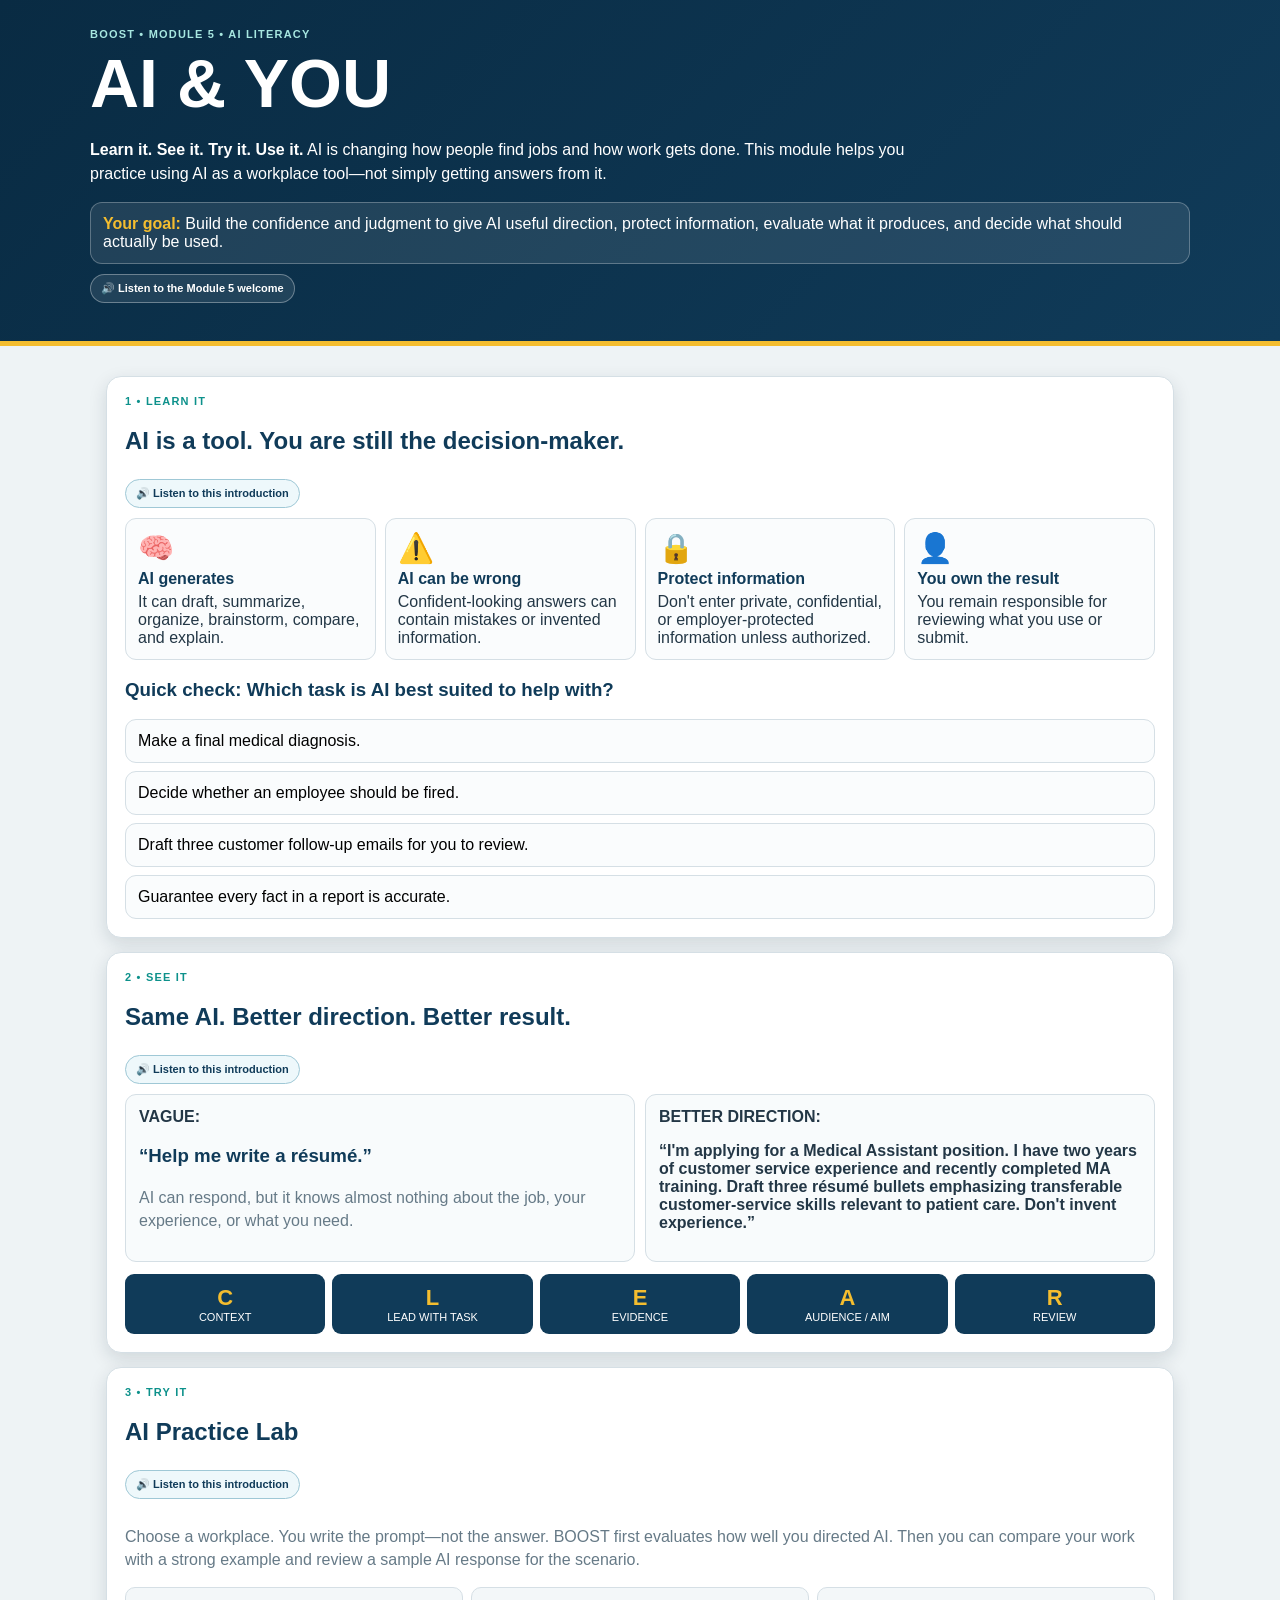
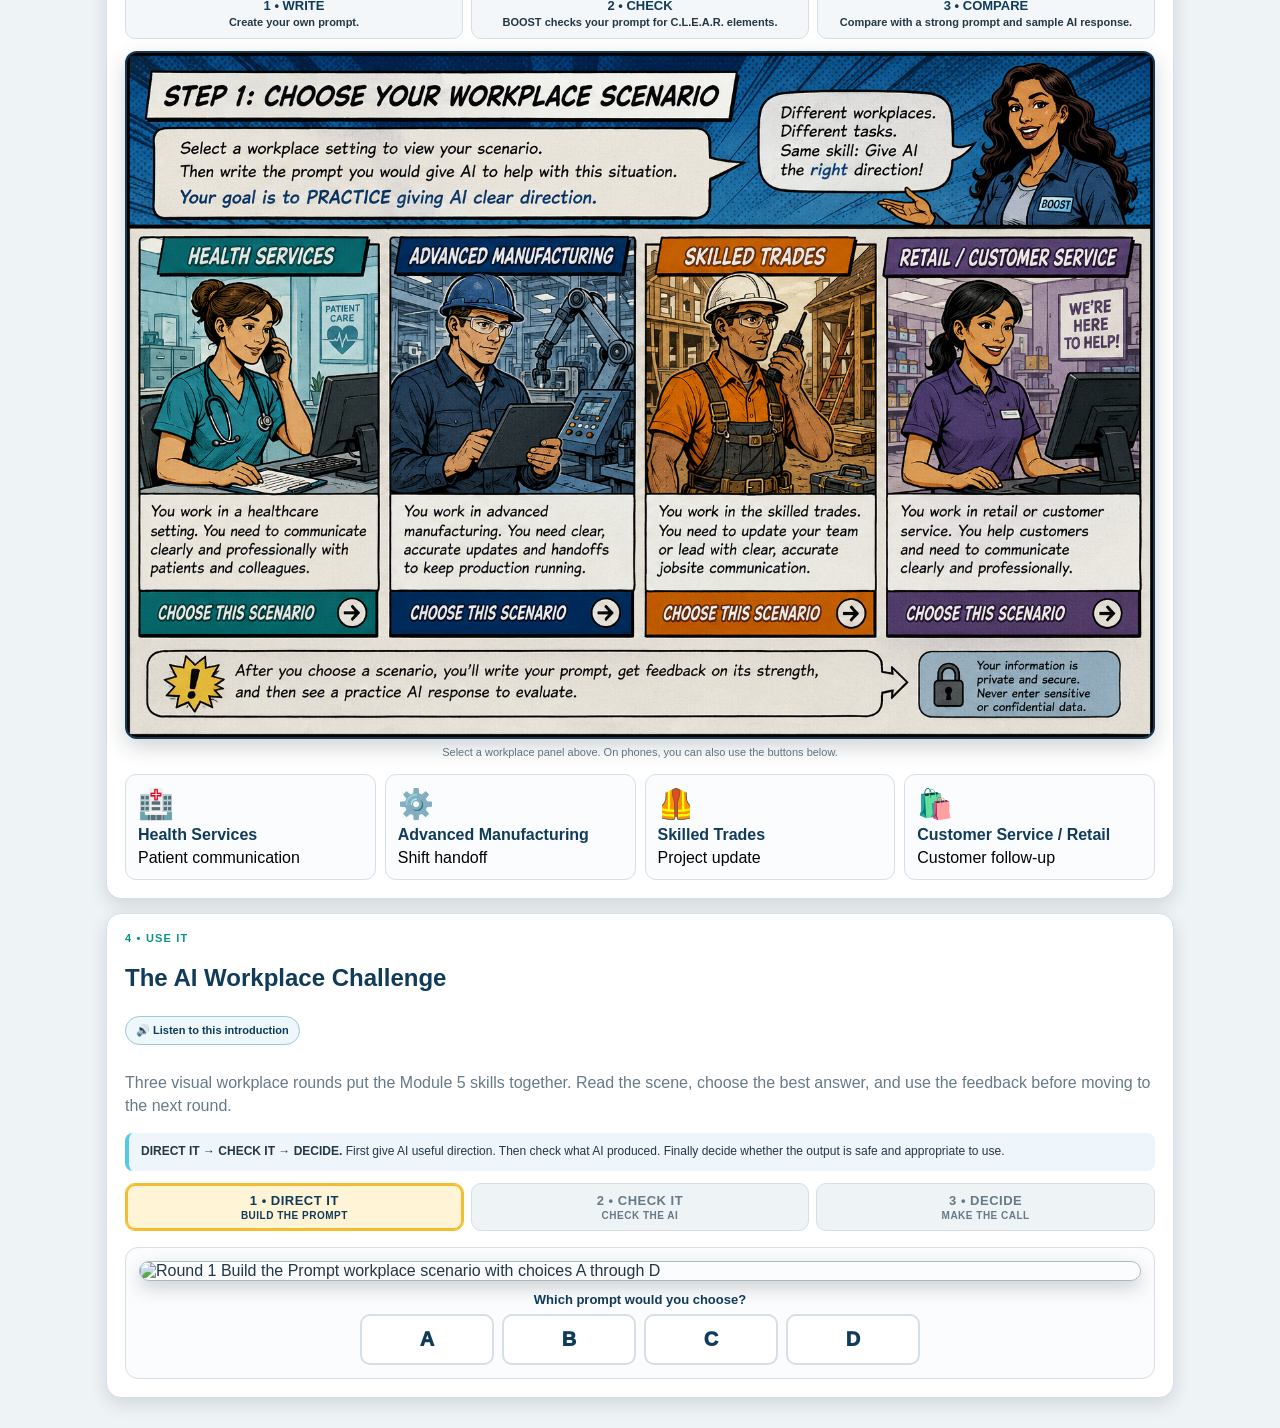
==== commit c693a5f2: "Add files via upload" ====
--- a/index.html
+++ b/index.html
@@ -43,6 +43,8 @@
 #sampleResponseBtn.show{display:inline-block}
 @media(max-width:700px){.clearCompare,.flowSteps{grid-template-columns:1fr}}
 
+
+.challengeProgress{display:grid;grid-template-columns:repeat(3,1fr);gap:7px;margin:12px 0 16px}.challengeStage{border:1px solid var(--l);border-radius:10px;padding:9px 7px;text-align:center;background:#eef3f5;color:var(--m);font-size:10px;font-weight:900;letter-spacing:.5px;text-transform:uppercase}.challengeStage b{display:block;font-size:13px;color:inherit;margin-bottom:2px}.challengeStage.active{background:#fff5d6;border-color:var(--g);color:var(--n);box-shadow:inset 0 0 0 2px var(--g)}.challengeStage.done{background:#e8f5ec;border-color:#73aa84;color:#356947}.challengeStage.done:before{content:'✓ ';font-weight:1000}.challengeRound{display:none;border:1px solid var(--l);border-radius:13px;padding:13px;margin-top:10px;background:#fbfcfd}.challengeRound.active{display:block}.challengeArt{width:100%;height:auto;display:block;border-radius:10px;border:1px solid #aabac3;box-shadow:0 7px 18px #1233}.challengeInstruction{text-align:center;font-size:13px;font-weight:900;color:var(--n);margin:11px 0 7px}.letterAnswers{display:grid;grid-template-columns:repeat(4,1fr);gap:8px;max-width:560px;margin:0 auto}.letterAns{border:2px solid var(--l);border-radius:10px;background:#fff;padding:12px 6px;font-weight:1000;font-size:20px;color:var(--n);cursor:pointer}.letterAns:hover{border-color:var(--g);background:#fff9e6}.letterAns.correct{background:#e8f5ec;border-color:#4c9a67;color:#356947}.letterAns.wrong{background:#fff0f0;border-color:#b95050;color:#8d3838}.roundFeedback{display:none;margin:11px auto 0;max-width:760px;padding:11px 13px;border-radius:9px;background:#f1f6f8;line-height:1.45;font-size:13px}.roundFeedback.show{display:block}.roundContinue{display:none;text-align:center;margin-top:10px}.roundContinue.show{display:block}.challengeIntro{background:#eef6fb;border-left:4px solid #55c7e8;border-radius:8px;padding:10px 12px;font-size:12px;line-height:1.45}@media(max-width:600px){.challengeProgress{grid-template-columns:1fr}.letterAns{font-size:18px;padding:10px 4px}}
 </style></head><body>
 <header class="hero"><div class="w"><div class="step" style="color:#a7e7e0">BOOST • MODULE 5 • AI LITERACY</div><h1>AI & YOU</h1><p><b>Learn it. See it. Try it. Use it.</b> AI is changing how people find jobs and how work gets done. This module helps you practice using AI as a workplace tool—not simply getting answers from it.</p><div class="goal"><b>Your goal:</b> Build the confidence and judgment to give AI useful direction, protect information, evaluate what it produces, and decide what should actually be used.</div><button class="narrateBtn" style="margin-top:10px;background:#ffffff18;color:#fff;border-color:#ffffff55" onclick="narrate('intro')">🔊 Listen to the Module 5 welcome</button></div></header>
 <main><div class="w"><div class="content">
@@ -83,7 +85,7 @@
 <button class="sector" data-sector="trades" onclick="pick('trades',this)"><span class="ico">🦺</span><b>Skilled Trades</b>Project update</button>
 <button class="sector" data-sector="retail" onclick="pick('retail',this)"><span class="ico">🛍️</span><b>Customer Service / Retail</b>Customer follow-up</button>
 </div><div class="lab" id="lab"><div class="scenario" id="sc"></div><button class="narrateBtn" onclick="narrateScenario()">🔊 Hear this workplace scenario</button><h3>Write the prompt you would give AI</h3><textarea id="prompt" placeholder="Give AI context, a clear task, important details, the audience/aim, and boundaries…"></textarea><div class="privacy">🔒 <b>Practice rule:</b> These scenarios are fictional. In real life, stop before entering private, confidential, patient, customer, employee, or employer-protected information into an AI tool.</div><div class="actions"><button class="btn" onclick="scorePrompt()">1 • CHECK MY PROMPT</button><button class="btn gold" onclick="example()">2 • LOAD A STRONG EXAMPLE PROMPT</button></div><div class="score" id="ps"><h3>Prompt Strength: <span id="pt">0</span>/5</h3><div id="rows"></div><div class="pilotNote"><b>Pilot note:</b> This version does not send your typed prompt to a live AI model. After you check your prompt, you can load a strong example and then view the sample AI response designed for this scenario.</div><div class="actions"><button class="btn gold" id="sampleResponseBtn" onclick="send()">3 • SHOW SAMPLE AI RESPONSE</button></div></div><div class="ai" id="ai"><b>SAMPLE AI RESPONSE FOR THIS SCENARIO</b><p id="ait"></p><h3>Would you use this response as written?</h3><div class="answers"><button class="ans" onclick="judge(this,'use')">USE IT</button><button class="ans" onclick="judge(this,'edit')">EDIT IT</button><button class="ans" onclick="judge(this,'reject')">REJECT IT</button></div><div class="fb" id="jf"></div></div></div></section>
-<section class="p"><div class="step">4 • Use It</div><h2>The AI Workplace Challenge</h2><button class="narrateBtn" onclick="narrate('use')">🔊 Listen to this introduction</button><h3>Round 1 — Build the Prompt</h3><div class="answers" id="r1"><button class="ans" onclick="quiz(this,1,false)">Write something about a late delivery and make it professional.</button><button class="ans" onclick="quiz(this,1,true)">Draft a 3-sentence update to my supervisor: today's material delivery is delayed until 2 PM, the crew moved to approved prep work, and no schedule change is confirmed. Keep it concise and professional.</button><button class="ans" onclick="quiz(this,1,false)">Tell my boss the supplier messed everything up but make it sound professional.</button><button class="ans" onclick="quiz(this,1,false)">Write a detailed report and add anything important I forgot.</button></div><div class="fb" id="f1"></div><h3>Round 2 — Check the AI</h3><p>Actual notes: “Sensor fault occurred twice. Maintenance reset it. Production resumed. Monitor next shift.” AI says: “Overheating caused the failure and maintenance permanently fixed it.”</p><div class="answers" id="r2"><button class="ans" onclick="quiz(this,2,false)">The response is too short.</button><button class="ans" onclick="quiz(this,2,true)">AI invented a cause and claimed a permanent fix.</button><button class="ans" onclick="quiz(this,2,false)">AI should use more technical vocabulary.</button><button class="ans" onclick="quiz(this,2,false)">There is no problem because it sounds professional.</button></div><div class="fb" id="f2"></div><h3>Round 3 — Make the Call</h3><p>An AI-drafted customer follow-up is accurate and professional, but contains the customer's full account number that was pasted into the prompt.</p><div class="answers" id="r3"><button class="ans" onclick="quiz(this,3,false)">USE IT — the information is accurate.</button><button class="ans" onclick="quiz(this,3,true)">REJECT / REWORK — remove protected information and reconsider whether it should have been entered.</button><button class="ans" onclick="quiz(this,3,false)">USE IT — professional tone matters more.</button><button class="ans" onclick="quiz(this,3,false)">Send it because the customer already knows the number.</button></div><div class="fb" id="f3"></div><div class="actions"><button class="btn gold" onclick="finish()">SHOW MY AI LITERACY SNAPSHOT</button></div></section></div>
+<section class="p"><div class="step">4 • Use It</div><h2>The AI Workplace Challenge</h2><button class="narrateBtn" onclick="narrate('use')">🔊 Listen to this introduction</button><p class="sub">Three visual workplace rounds put the Module 5 skills together. Read the scene, choose the best answer, and use the feedback before moving to the next round.</p><div class="challengeIntro"><b>DIRECT IT → CHECK IT → DECIDE.</b> First give AI useful direction. Then check what AI produced. Finally decide whether the output is safe and appropriate to use.</div><div class="challengeProgress"><div class="challengeStage active" id="cp1"><b>1 • DIRECT IT</b>Build the Prompt</div><div class="challengeStage" id="cp2"><b>2 • CHECK IT</b>Check the AI</div><div class="challengeStage" id="cp3"><b>3 • DECIDE</b>Make the Call</div></div><div class="challengeRound active" id="round1"><img class="challengeArt" src="assets/images/boost_m5_round1_build_prompt.png" alt="Round 1 Build the Prompt workplace scenario with choices A through D"><div class="challengeInstruction">Which prompt would you choose?</div><div class="letterAnswers" id="r1"><button class="letterAns" onclick="challengeAnswer(1,'A',this)">A</button><button class="letterAns" onclick="challengeAnswer(1,'B',this)">B</button><button class="letterAns" onclick="challengeAnswer(1,'C',this)">C</button><button class="letterAns" onclick="challengeAnswer(1,'D',this)">D</button></div><div class="roundFeedback" id="cf1"></div><div class="roundContinue" id="cc1"><button class="btn gold" onclick="nextChallenge(2)">CONTINUE TO ROUND 2 →</button></div></div><div class="challengeRound" id="round2"><img class="challengeArt" src="assets/images/boost_m5_round2_check_ai.png" alt="Round 2 Check the AI workplace scenario with choices A through D"><div class="challengeInstruction">Which answer best identifies the problem?</div><div class="letterAnswers" id="r2"><button class="letterAns" onclick="challengeAnswer(2,'A',this)">A</button><button class="letterAns" onclick="challengeAnswer(2,'B',this)">B</button><button class="letterAns" onclick="challengeAnswer(2,'C',this)">C</button><button class="letterAns" onclick="challengeAnswer(2,'D',this)">D</button></div><div class="roundFeedback" id="cf2"></div><div class="roundContinue" id="cc2"><button class="btn gold" onclick="nextChallenge(3)">CONTINUE TO ROUND 3 →</button></div></div><div class="challengeRound" id="round3"><img class="challengeArt" src="assets/images/boost_m5_round3_make_call.png" alt="Round 3 Make the Call workplace privacy scenario with choices A through D"><div class="challengeInstruction">What would you do?</div><div class="letterAnswers" id="r3"><button class="letterAns" onclick="challengeAnswer(3,'A',this)">A</button><button class="letterAns" onclick="challengeAnswer(3,'B',this)">B</button><button class="letterAns" onclick="challengeAnswer(3,'C',this)">C</button><button class="letterAns" onclick="challengeAnswer(3,'D',this)">D</button></div><div class="roundFeedback" id="cf3"></div><div class="roundContinue" id="cc3"><button class="btn gold" onclick="finish()">SHOW MY AI LITERACY SNAPSHOT</button></div></div></section></div>
 <section class="p result" id="result"><div class="step">Module 5 Results</div><button class="narrateBtn" onclick="narrateResults()">🔊 Hear my AI Literacy Snapshot</button><div class="rh"><div>AI LITERACY SNAPSHOT</div><div class="big" id="label">AI READY</div><div id="overall"></div></div><h3>What you practiced</h3><div id="skills"></div><h3>Badges earned</h3><div id="badges"></div><div class="box" style="margin-top:12px"><h3>BOOST Takeaway</h3><p id="take"></p><p><b>Remember:</b> Give AI useful direction. Protect information. Check what it produces. Use human judgment before acting.</p></div><div class="actions"><button class="btn gold" onclick="window.print()">PRINT / SAVE AS PDF</button><button class="btn" onclick="location.reload()">TRY AGAIN</button></div></section>
 </div></main>
 <script>
@@ -185,6 +187,11 @@
 let st={sector:null,prompt:0,judge:false,done:[false,false,false,false],right:[false,false,false,false]};
 const S={health:{text:"A patient needs directions for a follow-up appointment. Draft a friendly message: check in at reception, arrive 15 minutes early, bring photo ID. Do not include or invent medical information.",keys:[["patient","clinic","appointment"],["draft","write","message"],["15","photo id","reception"],["patient","friendly","clear"],["do not","don't","not invent"]],ai:"Hello! For your follow-up appointment, please check in at reception, arrive about 15 minutes early, and bring a photo ID. Contact the clinic if you need current directions."},mfg:{text:"Line 2 had two sensor faults. Maintenance reset the sensor twice and production resumed. Draft a concise handoff for the incoming team. Do not invent a cause or claim the issue is fixed.",keys:[["line 2","sensor","maintenance"],["draft","write","handoff"],["twice","resumed","monitor"],["incoming","next shift","team"],["do not","don't","not fixed","not invent"]],ai:"Shift handoff: Line 2 had two sensor faults. Maintenance reset the sensor twice and production resumed. Please monitor it next shift and follow normal escalation if the fault returns. Cause is not confirmed."},trades:{text:"Material delivery is delayed until 2 PM. The crew moved to approved preparation work that can be done safely. Draft a short update for the site lead. Do not blame the supplier or claim the schedule changed.",keys:[["delivery","material","crew"],["draft","write","update"],["2 pm","approved","prep","safely"],["site lead","supervisor","lead"],["do not","don't","no blame","not changed"]],ai:"Project update: Today's material delivery is expected at 2 PM. The crew has moved to approved preparation work that can be completed safely. No overall schedule change has been confirmed."},retail:{text:"A pickup order is delayed because an item is transferring from another store and is expected tomorrow. Draft a professional customer follow-up. Apologize, explain the expectation, and do not promise an exact pickup time.",keys:[["customer","pickup","order"],["draft","write","follow"],["tomorrow","transfer","delay","apolog"],["customer","professional","friendly"],["do not","don't","not promise","no exact"]],ai:"We apologize for the delay with your pickup order. The item is being transferred from another store and is currently expected tomorrow. We'll update you when it is ready rather than promising an exact pickup time."}};
 function quiz(b,n,ok){if(st.done[n])return;st.done[n]=true;st.right[n]=ok;b.style.outline=ok?"3px solid #4c9a67":"3px solid #b95050";[...b.parentElement.children].forEach(x=>x.disabled=true);$("f"+n).className="fb show";$("f"+n).innerHTML=ok?"<b>Correct.</b> Strong AI literacy keeps a human responsible for direction, verification, and appropriate use.":"<b>Look again.</b> AI can support work, but professional-sounding output is not a substitute for facts, privacy, or human judgment."}
+const CHALLENGE_KEYS={1:'A',2:'B',3:'B'};
+const CHALLENGE_FEEDBACK={1:{right:'<b>✓ Strong choice.</b> This prompt gives AI the situation, the task, key facts, the audience, desired length, and professional tone. It provides useful direction without asking AI to invent missing information.',wrong:'<b>Not quite.</b> The strongest prompt gives AI clear facts, a specific task, an audience, and useful boundaries. Look again at the four prompts and choose the one that best follows C.L.E.A.R.'},2:{right:'<b>✓ Exactly.</b> The actual notes never identify overheating as the cause and never say the issue was permanently fixed. AI added unsupported information. Professional language does not make an invented claim true.',wrong:'<b>Look closely at the evidence.</b> Compare every factual claim in the AI response with the actual notes. The key problem is not length or vocabulary—it is whether AI added information that was never provided.'},3:{right:'<b>✓ Correct — Reject / Rework.</b> An accurate, professional response can still be unsafe. Remove the protected information and reconsider whether it should have been entered into the AI tool at all.',wrong:'<b>Not the safest choice.</b> Accuracy and professional tone do not override privacy. Protected information should not be exposed simply because the rest of the message is correct.'}};
+function challengeAnswer(round,letter,btn){if(st.done[round])return;const ok=letter===CHALLENGE_KEYS[round];st.done[round]=true;st.right[round]=ok;document.querySelectorAll('#r'+round+' .letterAns').forEach(x=>x.disabled=true);btn.classList.add(ok?'correct':'wrong');const correctIndex=['A','B','C','D'].indexOf(CHALLENGE_KEYS[round]);const buttons=[...document.querySelectorAll('#r'+round+' .letterAns')];if(buttons[correctIndex])buttons[correctIndex].classList.add('correct');$('cf'+round).className='roundFeedback show';$('cf'+round).innerHTML=ok?CHALLENGE_FEEDBACK[round].right:CHALLENGE_FEEDBACK[round].wrong;$('cc'+round).classList.add('show');$('cp'+round).classList.remove('active');$('cp'+round).classList.add('done');}
+function nextChallenge(round){document.querySelectorAll('.challengeRound').forEach(x=>x.classList.remove('active'));$('round'+round).classList.add('active');document.querySelectorAll('.challengeStage').forEach(x=>x.classList.remove('active'));$('cp'+round).classList.add('active');$('round'+round).scrollIntoView({behavior:'smooth',block:'start'});}
+
 
 function pickVisual(k){
  const btn=document.querySelector('.sector[data-sector="'+k+'"]');
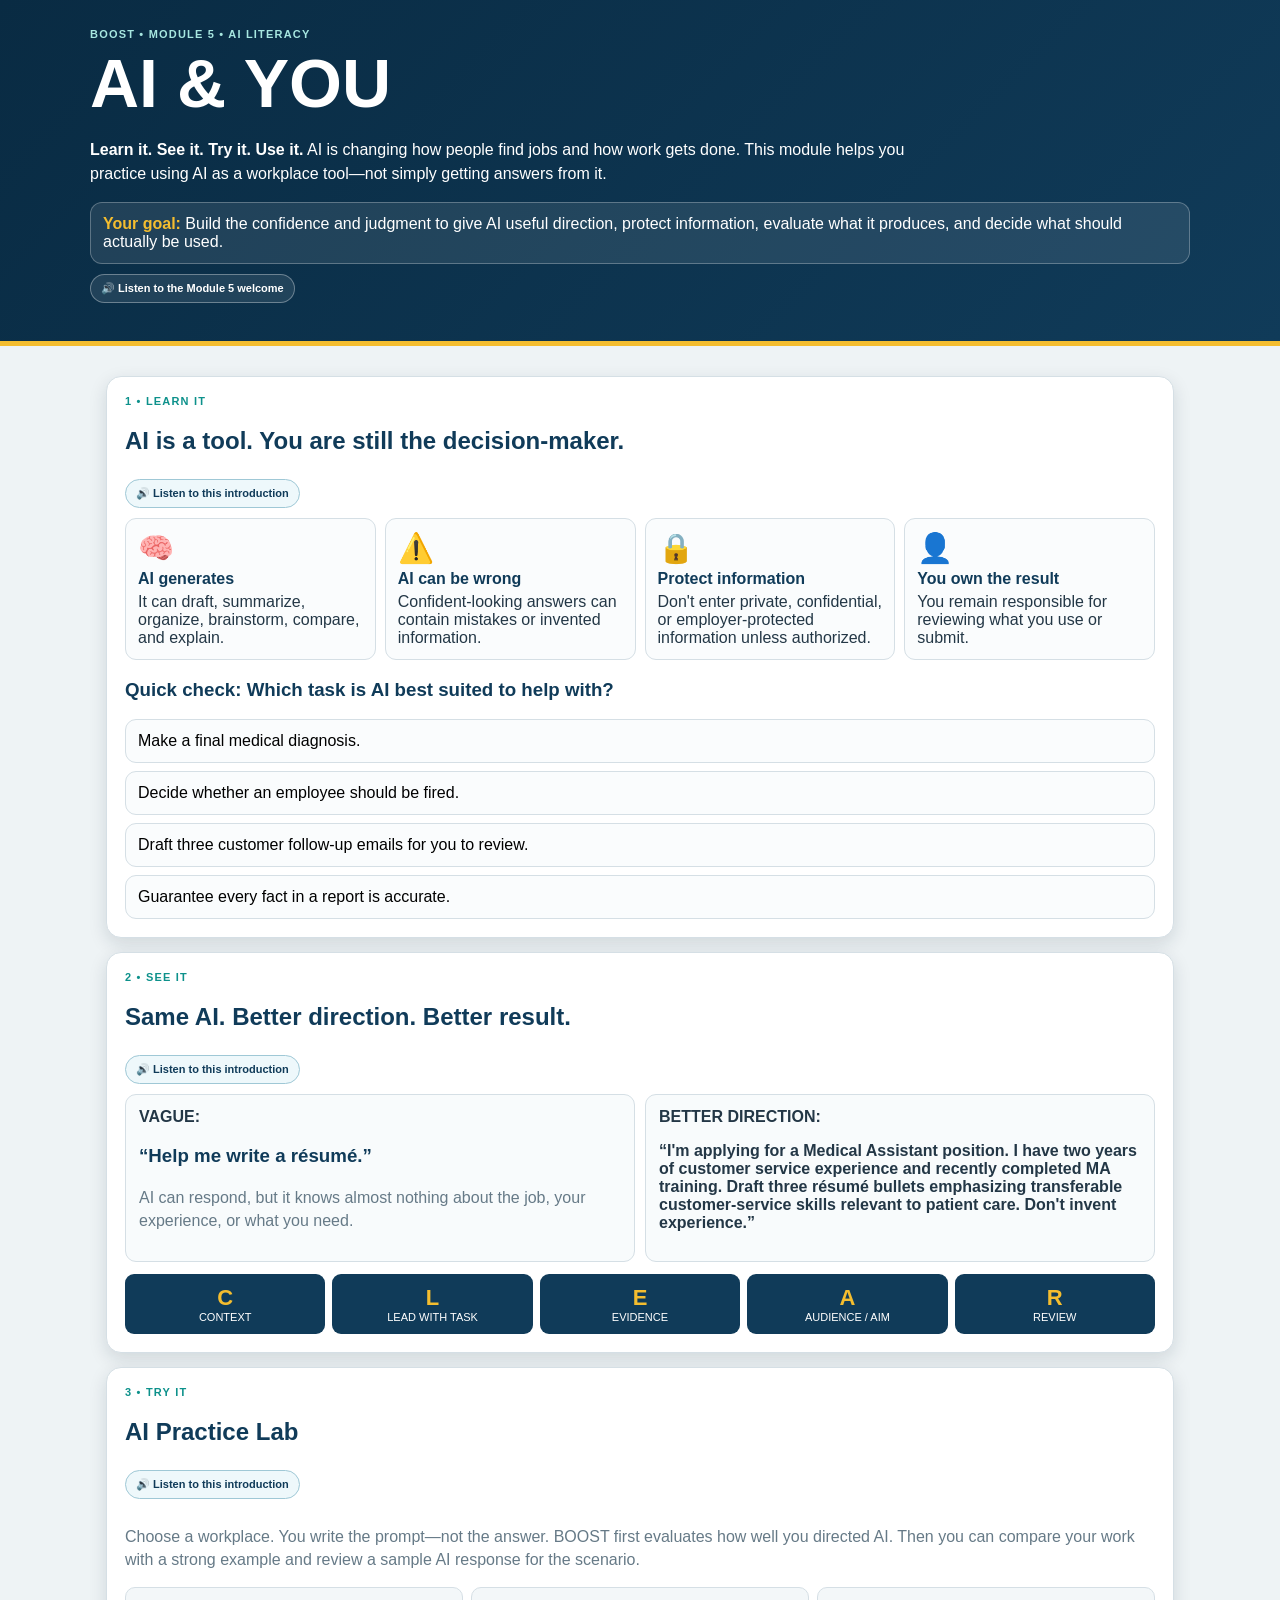
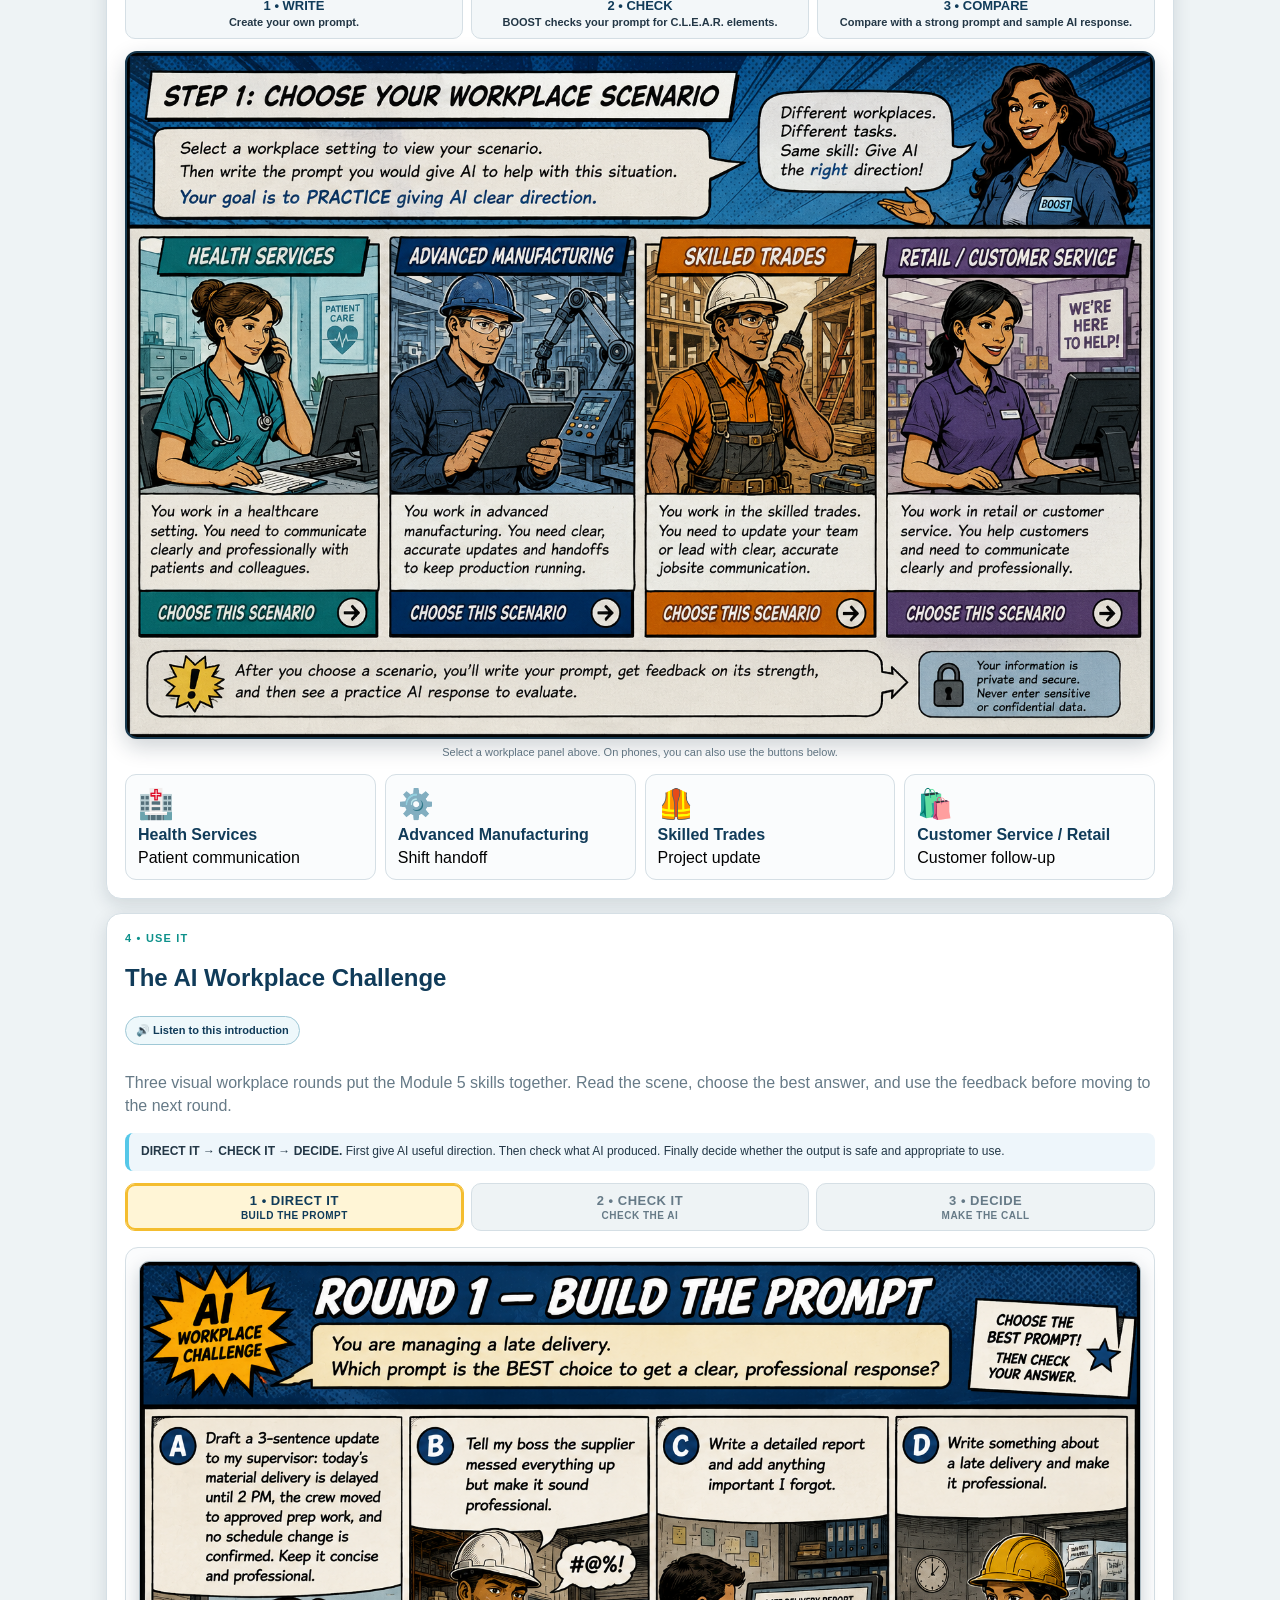
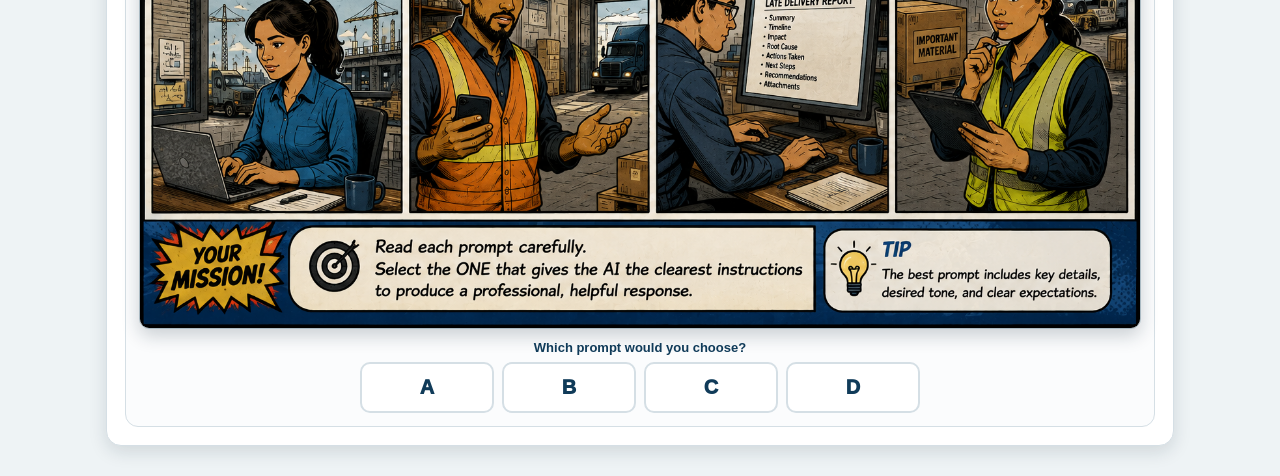
==== commit 020580bf: "Report genuine AI Literacy completion to BOOST portal" ====
--- a/index.html
+++ b/index.html
@@ -204,7 +204,19 @@
 function example(){if(!st.sector)return alert("Choose a workplace first.");let e={health:"Draft a clear, friendly message to a clinic patient: check in at reception, arrive 15 minutes early, and bring photo ID. Do not include or invent medical information.",mfg:"Draft a concise shift-handoff note for the incoming team. Line 2 had two sensor faults; maintenance reset it twice and production resumed. Ask the next shift to monitor it. Do not invent a cause or claim it is fixed.",trades:"Draft a concise professional update to the site lead: material delivery is delayed until 2 PM and the crew moved to approved preparation work that can be done safely. Do not blame the supplier or claim the schedule changed.",retail:"Draft a brief professional follow-up to a customer apologizing that their pickup order is delayed because an item is transferring from another store and is expected tomorrow. Do not promise an exact pickup time."};$("prompt").value=e[st.sector];scorePrompt();$("sampleResponseBtn").classList.add("show")}
 function send(){$("ait").textContent=S[st.sector].ai;$("ai").classList.add("show")}
 function judge(b,v){st.judge=v==="use";document.querySelectorAll("#ai .ans").forEach(x=>x.disabled=true);b.style.outline=st.judge?"3px solid #4c9a67":"3px solid #b95050";$("jf").className="fb show";$("jf").innerHTML=st.judge?"<b>Strong judgment.</b> The practice response stays within the provided facts and boundaries. You still review it before use.":"<b>Look again.</b> This response stays within the provided facts and boundaries. Editing is always allowed, but the key skill is recognizing whether the output is supported and appropriate."}
-function finish(){if(!st.sector)return alert("Complete the Practice Lab first.");if(!st.done.slice(1).every(Boolean))return alert("Complete all three Workplace Challenge rounds.");let direction=Math.round((st.prompt/5+(st.right[1]?1:0))/2*100),privacy=st.right[3]?100:40,review=Math.round(((st.judge?1:0)+(st.right[2]?1:0))/2*100),judgment=Math.round(((st.judge?1:0)+st.right.slice(1).filter(Boolean).length/3)/2*100),vals=[direction,st.prompt*20,privacy,review,judgment],avg=Math.round(vals.reduce((a,b)=>a+b,0)/5);$("label").textContent=avg>=85?"AI READY":avg>=70?"STRONG FOUNDATION":avg>=55?"BUILDING AI CONFIDENCE":"KEEP PRACTICING";$("overall").textContent="Overall practice score: "+avg+"%";let rows=[["Giving AI Clear Direction",direction],["Building a Strong Prompt",st.prompt*20],["Protecting Information",privacy],["Evaluating AI Output",review],["Human Judgment",judgment]];$("skills").innerHTML=rows.map(([x,v])=>`<div class="row"><span>${x}</span><div class="bar"><span style="width:${v}%"></span></div><b>${v}%</b></div>`).join("");let badges=[];if(st.prompt>=4)badges.push("🧭 Clear Director");if(privacy===100)badges.push("🔒 Privacy Protector");if(review>=75)badges.push("🔎 AI Fact Checker");if(judgment>=75)badges.push("🧠 Human in the Loop");$("badges").innerHTML=(badges.length?badges:["🎯 Practice Completed"]).map(x=>`<span class="badge">${x}</span>`).join("");$("take").textContent=avg>=70?"You have a useful foundation for directing AI and reviewing its work. Keep applying these habits to workplace tasks while following employer rules and protecting information.":"AI literacy grows through practice. Focus on clearer prompts, privacy, and slowing down to verify AI output before acting.";$("result").classList.add("show");$("result").scrollIntoView({behavior:"smooth"})}
+function finish(){if(!st.sector)return alert("Complete the Practice Lab first.");if(!st.done.slice(1).every(Boolean))return alert("Complete all three Workplace Challenge rounds.");let direction=Math.round((st.prompt/5+(st.right[1]?1:0))/2*100),privacy=st.right[3]?100:40,review=Math.round(((st.judge?1:0)+(st.right[2]?1:0))/2*100),judgment=Math.round(((st.judge?1:0)+st.right.slice(1).filter(Boolean).length/3)/2*100),vals=[direction,st.prompt*20,privacy,review,judgment],avg=Math.round(vals.reduce((a,b)=>a+b,0)/5);$("label").textContent=avg>=85?"AI READY":avg>=70?"STRONG FOUNDATION":avg>=55?"BUILDING AI CONFIDENCE":"KEEP PRACTICING";$("overall").textContent="Overall practice score: "+avg+"%";let rows=[["Giving AI Clear Direction",direction],["Building a Strong Prompt",st.prompt*20],["Protecting Information",privacy],["Evaluating AI Output",review],["Human Judgment",judgment]];$("skills").innerHTML=rows.map(([x,v])=>`<div class="row"><span>${x}</span><div class="bar"><span style="width:${v}%"></span></div><b>${v}%</b></div>`).join("");let badges=[];if(st.prompt>=4)badges.push("🧭 Clear Director");if(privacy===100)badges.push("🔒 Privacy Protector");if(review>=75)badges.push("🔎 AI Fact Checker");if(judgment>=75)badges.push("🧠 Human in the Loop");$("badges").innerHTML=(badges.length?badges:["🎯 Practice Completed"]).map(x=>`<span class="badge">${x}</span>`).join("");$("take").textContent=avg>=70?"You have a useful foundation for directing AI and reviewing its work. Keep applying these habits to workplace tasks while following employer rules and protecting information.":"AI literacy grows through practice. Focus on clearer prompts, privacy, and slowing down to verify AI output before acting.";$("result").classList.add("show");boostOfferCompletion("ai",$("result"));$("result").scrollIntoView({behavior:"smooth"})}
+
+function boostOfferCompletion(moduleId,mount){
+ const p=new URLSearchParams(location.search),returnUrl=p.get('boost_return'),requested=p.get('boost_module'),nonce=p.get('boost_nonce');
+ if(!returnUrl||requested!==moduleId||!nonce||!mount)return;
+ let target;
+ try{target=new URL(returnUrl,location.href);if(target.origin!==location.origin)return}catch(_){return}
+ let box=document.getElementById('boostCompletionReturn');
+ if(!box){box=document.createElement('div');box.id='boostCompletionReturn';box.style.cssText='margin:20px 0;padding:20px;border:3px solid #16835b;border-radius:16px;background:#effff7;text-align:center';mount.appendChild(box)}
+ box.innerHTML='<h3 style="margin:0 0 8px">Activity Complete</h3><p style="margin:0 0 14px">Return to BOOST Pathways to save this completion and unlock your next step.</p><button type="button" id="boostSaveReturn" style="padding:13px 20px;border:0;border-radius:10px;background:#0d6248;color:#fff;font-weight:900;cursor:pointer">Save Completion & Return to BOOST</button>';
+ document.getElementById('boostSaveReturn').onclick=function(){target.searchParams.set('boost_complete',moduleId);target.searchParams.set('boost_nonce',nonce);location.assign(target.toString())};
+}
+
 </script>
 <div class="narratorDock" id="narratorDock" aria-live="polite">
   <div class="narratorTop">
